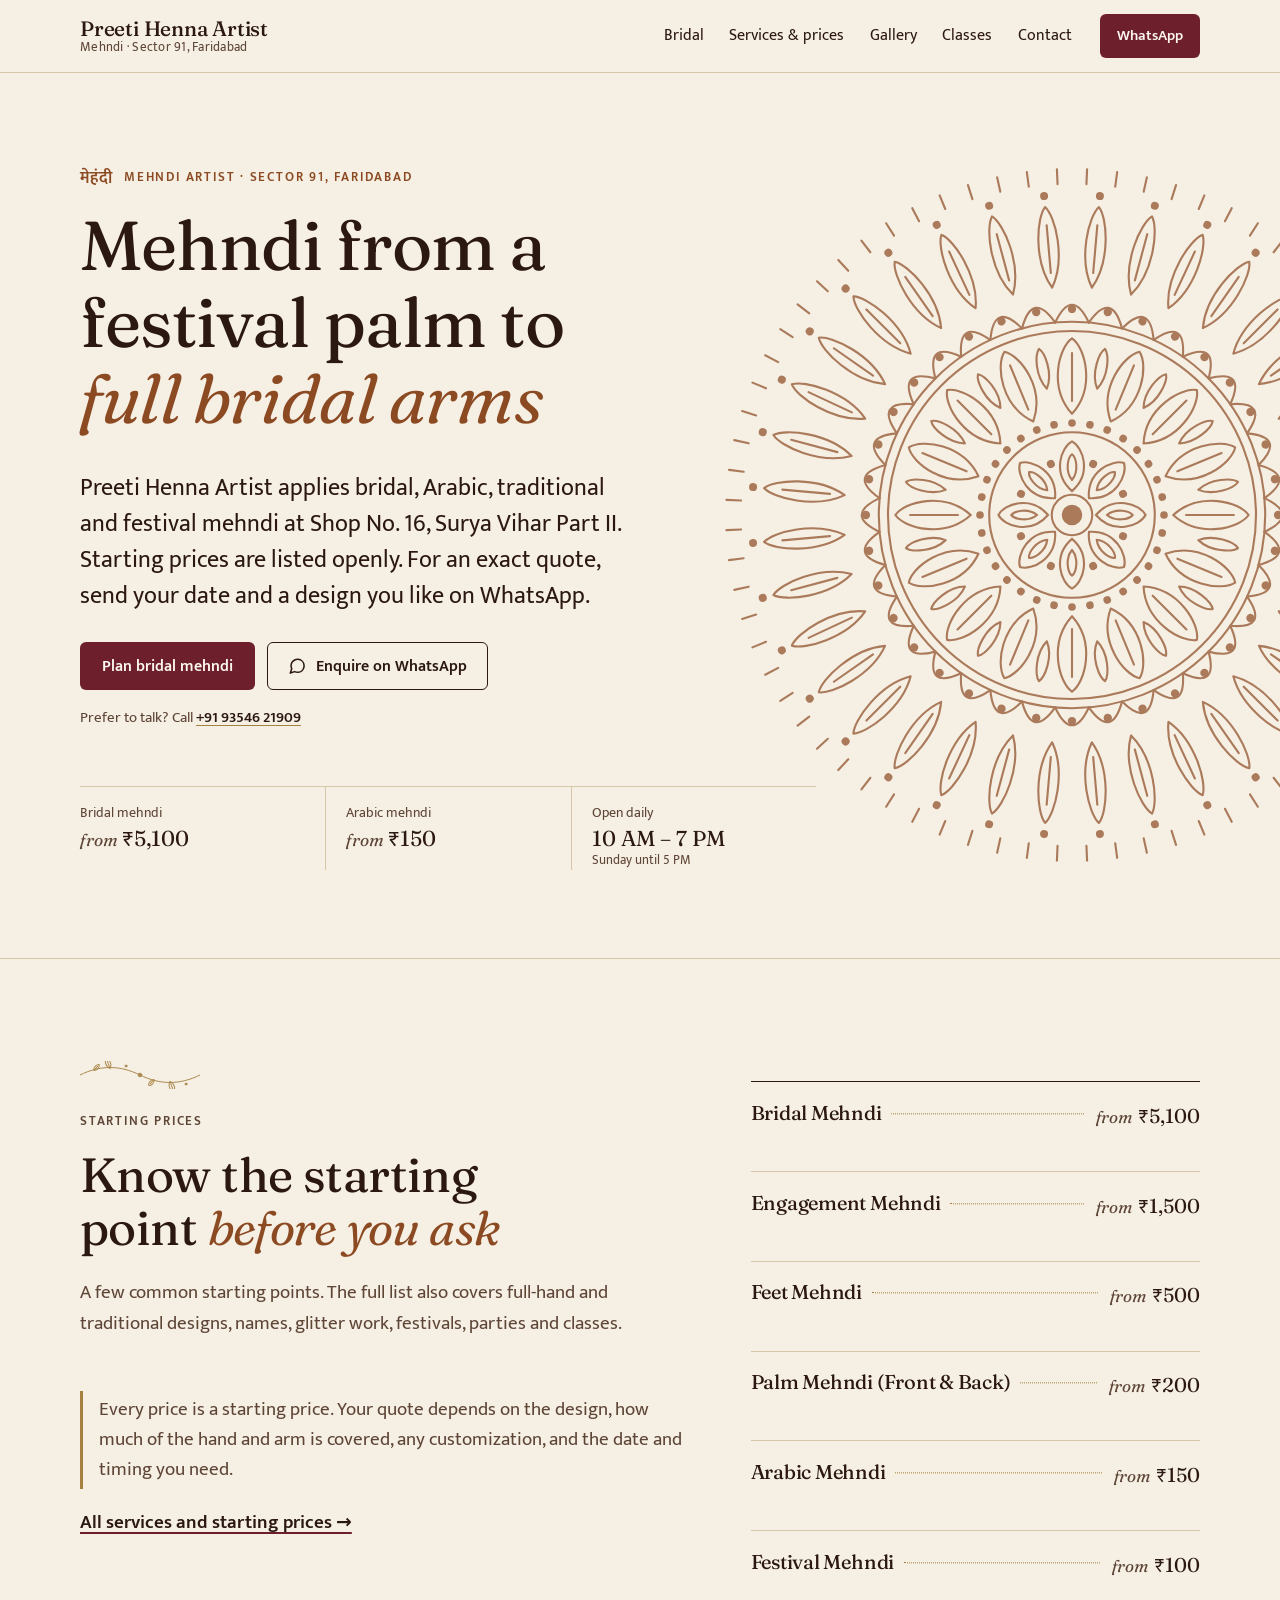
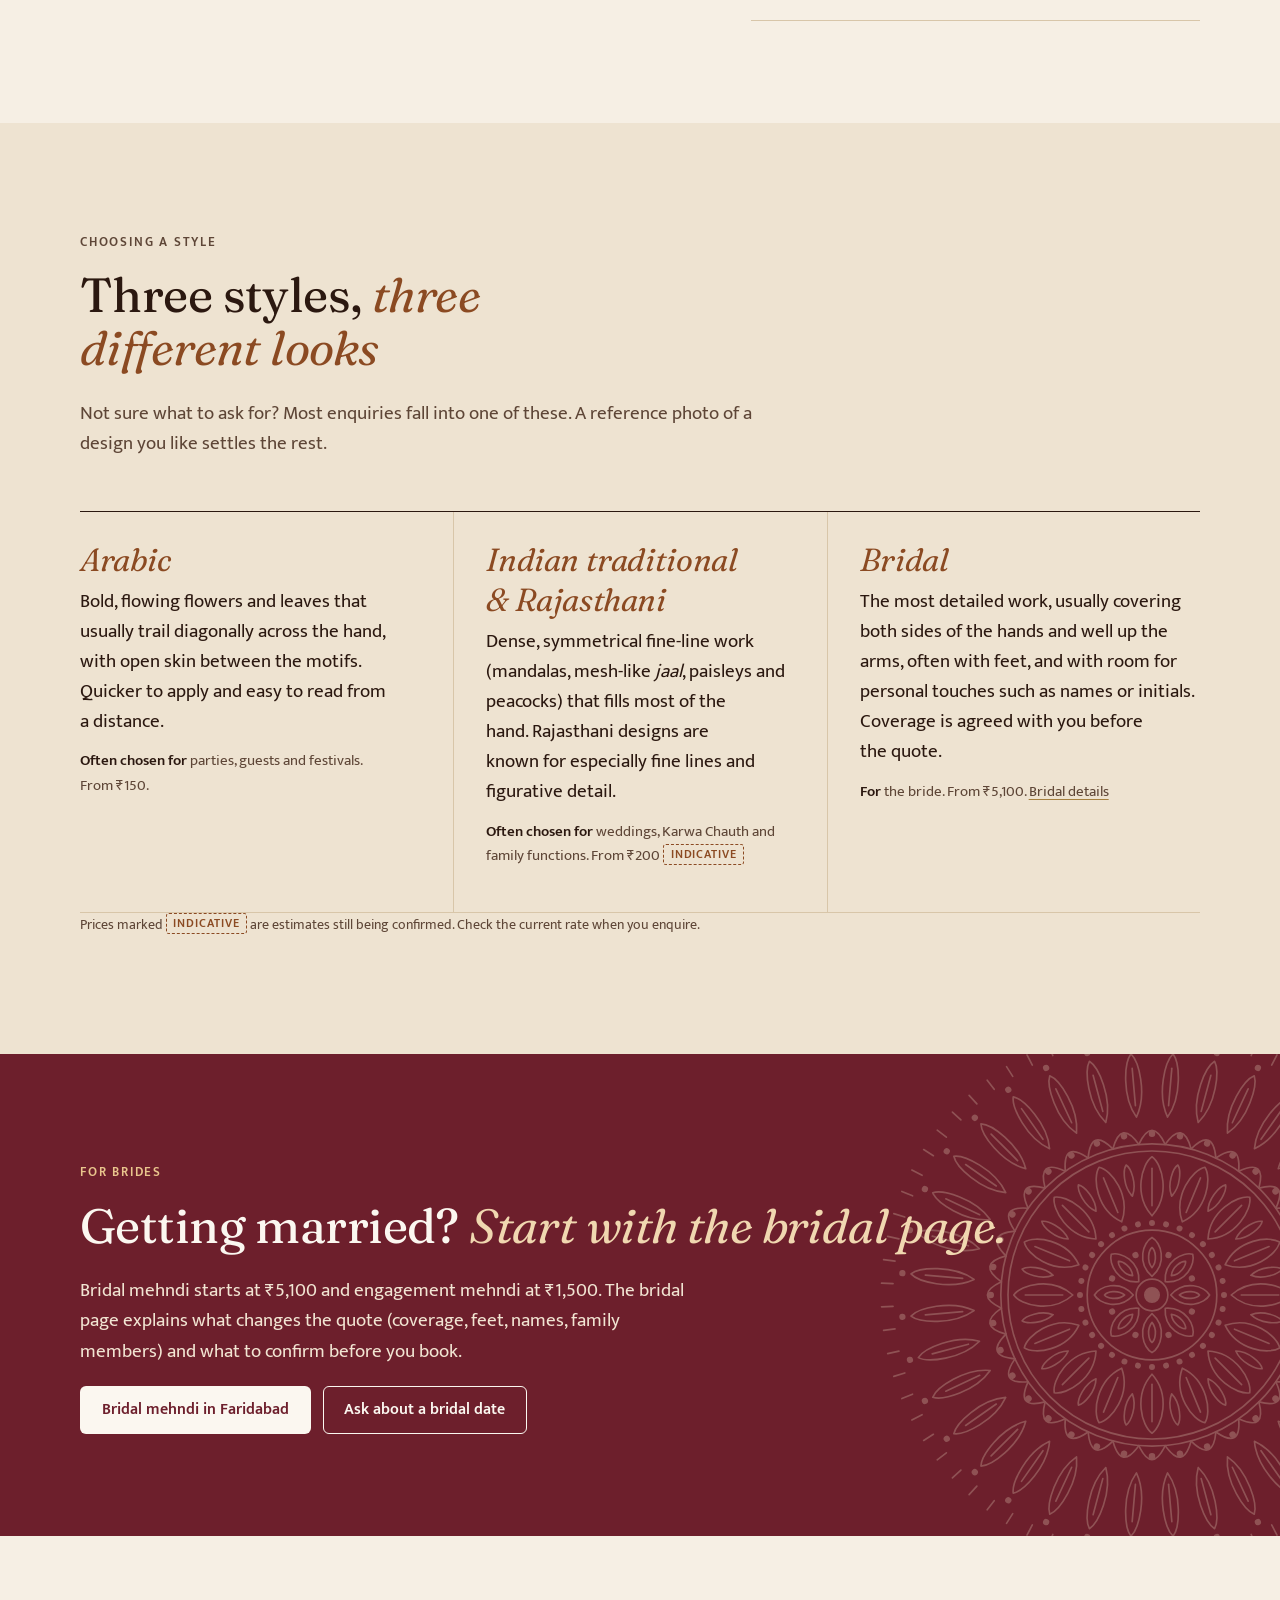
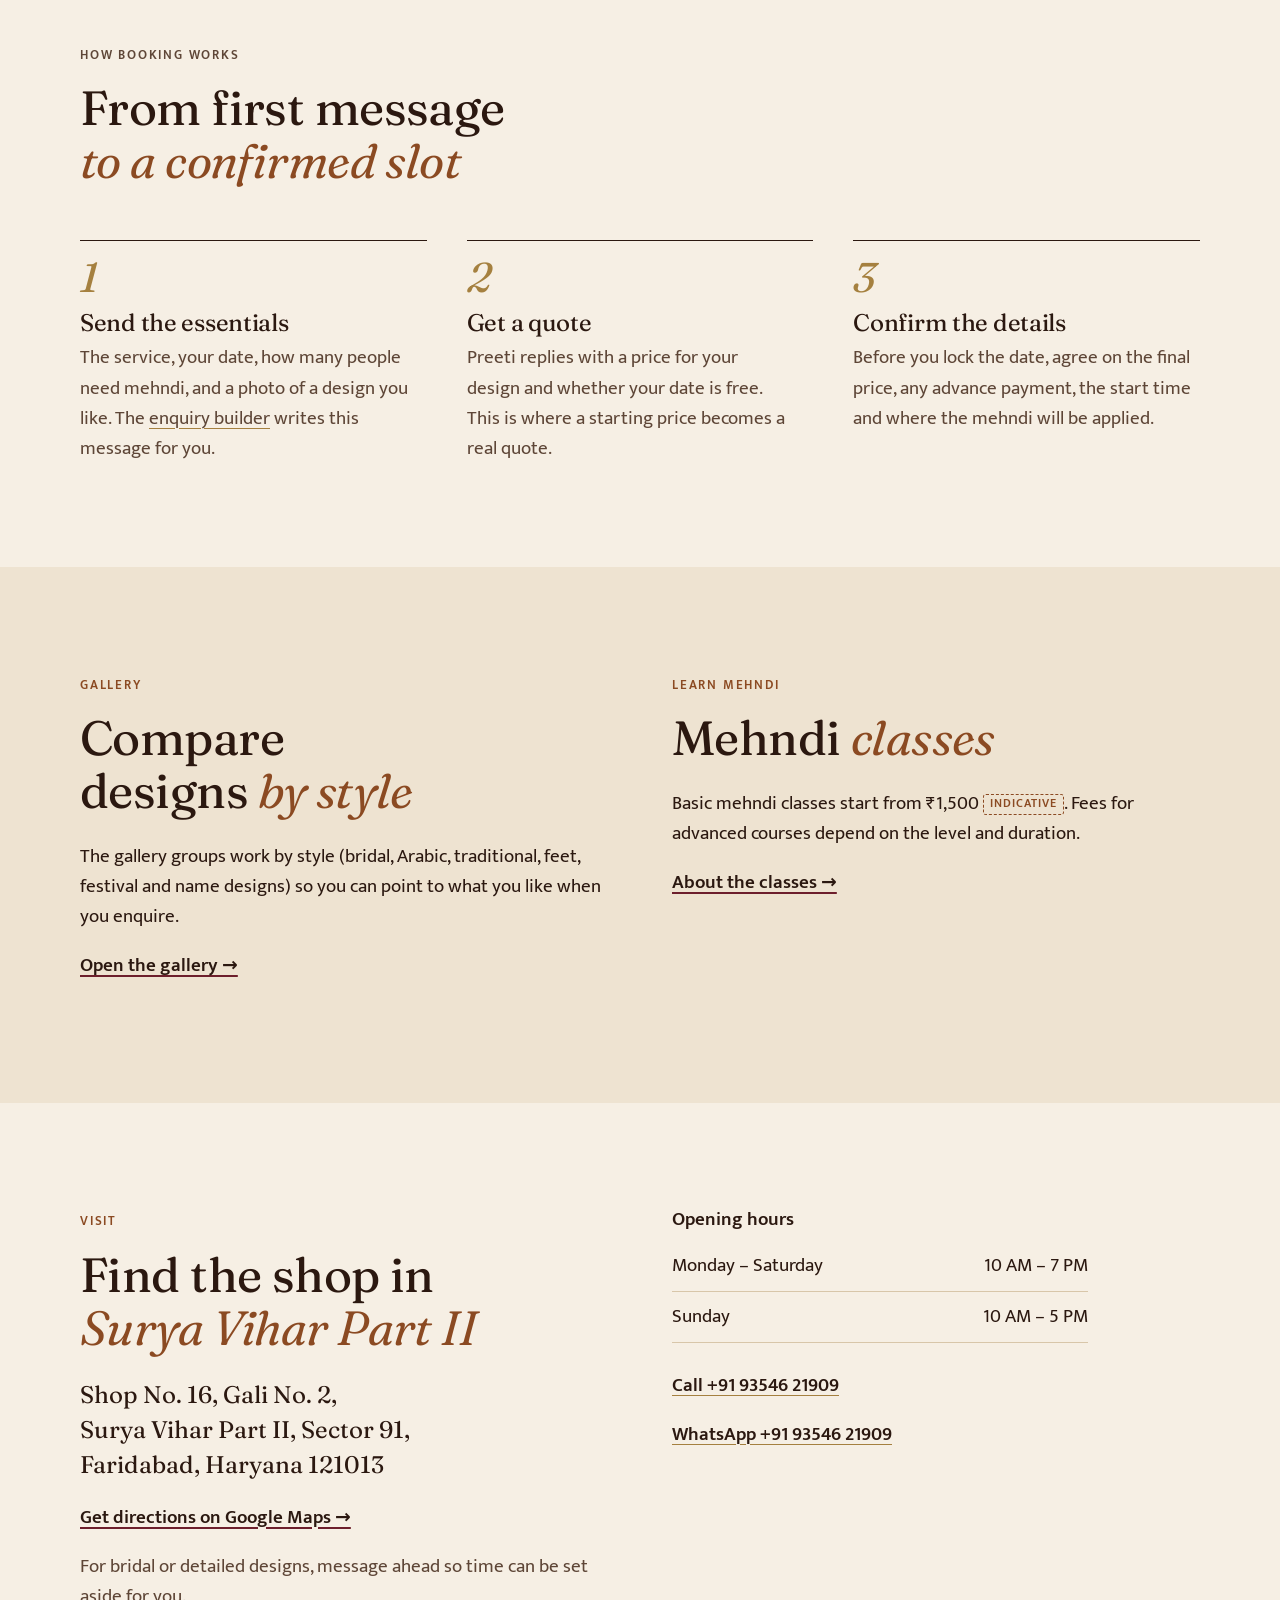
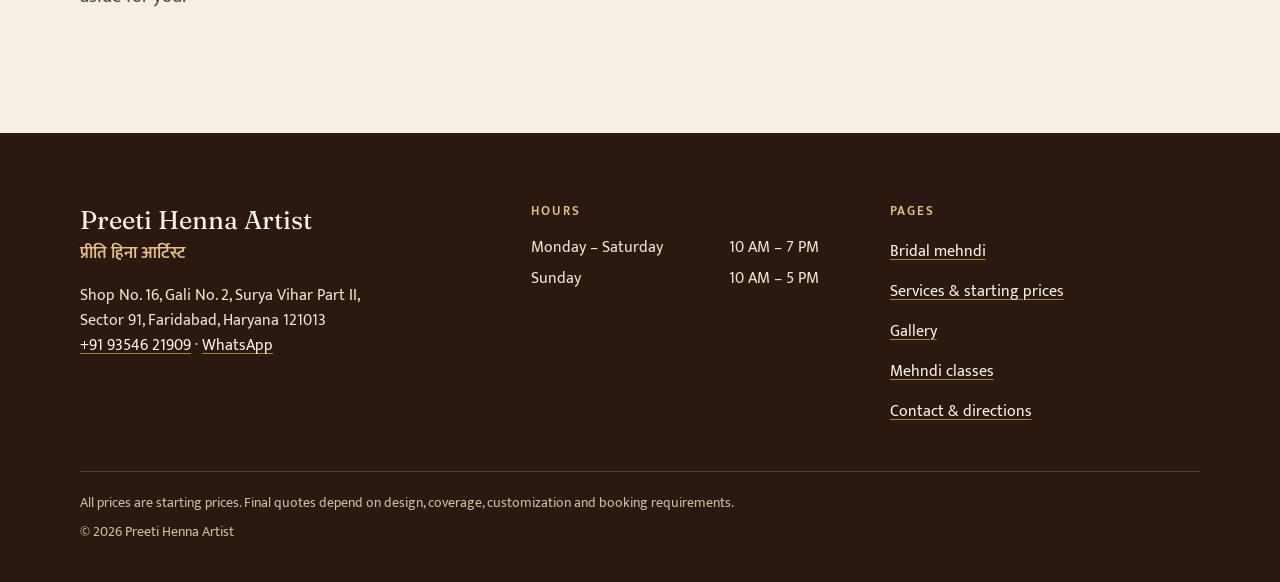
==== index.html @ f25a83ee "Build static website for Preeti Henna Artist Pure static HTML/CSS/vanilla JS served from the reposit" ====
<!DOCTYPE html>
<html lang="en-IN">
<head>
  <meta charset="utf-8">
  <meta name="viewport" content="width=device-width, initial-scale=1">
  <title>Preeti Henna Artist | Mehndi Artist in Sector 91, Faridabad</title>
  <meta name="description" content="Bridal, Arabic, traditional, festival and party mehndi at Shop No. 16, Surya Vihar Part II, Sector 91, Faridabad. Starting prices listed. Enquire on WhatsApp.">
  <link rel="canonical" href="https://preetihennaartist.in/">
  <meta http-equiv="Content-Security-Policy" content="default-src 'self'; script-src 'self'; style-src 'self'; img-src 'self' data:; font-src 'self'; connect-src 'self'; object-src 'none'; base-uri 'self'; form-action 'none'">
  <meta name="referrer" content="strict-origin-when-cross-origin">
  <meta name="theme-color" content="#f6efe4">
  <meta name="format-detection" content="telephone=no">
  <link rel="icon" href="/favicon.ico" sizes="32x32">
  <link rel="icon" href="/favicon.svg" type="image/svg+xml">
  <link rel="apple-touch-icon" href="/apple-touch-icon.png">
  <link rel="preload" href="/assets/fonts/fraunces-latin-wght-normal.woff2" as="font" type="font/woff2" crossorigin>
  <link rel="preload" href="/assets/fonts/mukta-latin-400-normal.woff2" as="font" type="font/woff2" crossorigin>
  <link rel="stylesheet" href="/assets/css/style.css">
  <script src="/assets/js/site.js" defer></script>
  <meta property="og:type" content="website">
  <meta property="og:site_name" content="Preeti Henna Artist">
  <meta property="og:locale" content="en_IN">
  <meta property="og:title" content="Preeti Henna Artist | Mehndi in Sector 91, Faridabad">
  <meta property="og:description" content="Bridal, Arabic, traditional, festival and party mehndi in Sector 91, Faridabad. Starting prices listed; enquire on WhatsApp.">
  <meta property="og:url" content="https://preetihennaartist.in/">
  <meta property="og:image" content="https://preetihennaartist.in/assets/img/og-default.png">
  <meta property="og:image:width" content="1200">
  <meta property="og:image:height" content="630">
  <meta property="og:image:alt" content="Preeti Henna Artist: mehndi in Sector 91, Faridabad">
  <meta name="twitter:card" content="summary_large_image">
  <script type="application/ld+json">
  {
    "@context": "https://schema.org",
    "@graph": [
      {
        "@type": "HealthAndBeautyBusiness",
        "@id": "https://preetihennaartist.in/#business",
        "name": "Preeti Henna Artist",
        "description": "Mehndi (henna) artist in Sector 91, Faridabad offering bridal, engagement, Arabic, traditional, festival and party mehndi, and mehndi classes.",
        "url": "https://preetihennaartist.in/",
        "telephone": "+91 93546 21909",
        "priceRange": "From ₹100",
        "address": {
          "@type": "PostalAddress",
          "streetAddress": "Shop No. 16, Gali No. 2, Surya Vihar Part II, Sector 91",
          "addressLocality": "Faridabad",
          "addressRegion": "Haryana",
          "postalCode": "121013",
          "addressCountry": "IN"
        },
        "openingHoursSpecification": [
          {
            "@type": "OpeningHoursSpecification",
            "dayOfWeek": ["Monday", "Tuesday", "Wednesday", "Thursday", "Friday", "Saturday"],
            "opens": "10:00",
            "closes": "19:00"
          },
          {
            "@type": "OpeningHoursSpecification",
            "dayOfWeek": "Sunday",
            "opens": "10:00",
            "closes": "17:00"
          }
        ]
      },
      {
        "@type": "WebSite",
        "@id": "https://preetihennaartist.in/#website",
        "url": "https://preetihennaartist.in/",
        "name": "Preeti Henna Artist",
        "inLanguage": "en-IN",
        "publisher": { "@id": "https://preetihennaartist.in/#business" }
      }
    ]
  }
  </script>
</head>
<body>
  <a class="skip-link" href="#main">Skip to content</a>

  <header class="site-header">
    <div class="wrap header-inner">
      <a class="brand" href="/">
        <span class="brand-name">Preeti Henna Artist</span>
        <span class="brand-sub">Mehndi · Sector 91, Faridabad</span>
      </a>
      <button class="menu-toggle" type="button" popovertarget="site-nav" aria-controls="site-nav">
        <svg viewBox="0 0 24 24" fill="none" stroke="currentColor" stroke-width="2" stroke-linecap="round" aria-hidden="true" focusable="false"><path d="M3 6h18M3 12h18M3 18h18"/></svg>
        Menu
      </button>
      <nav class="site-nav" id="site-nav" popover aria-label="Main">
        <button class="menu-close" type="button" popovertarget="site-nav" popovertargetaction="hide">Close</button>
        <ul>
          <li><a href="/bridal-mehndi/">Bridal</a></li>
          <li><a href="/services/">Services &amp; prices</a></li>
          <li><a href="/gallery/">Gallery</a></li>
          <li><a href="/mehndi-classes/">Classes</a></li>
          <li><a href="/contact/">Contact</a></li>
        </ul>
        <a class="btn btn-primary btn-small nav-cta" href="https://wa.me/919354621909?text=Hello%20Preeti%20Henna%20Artist%2C%20I%20would%20like%20to%20ask%20about%20mehndi.%0AService%3A%0ADate%3A" target="_blank" rel="noopener">WhatsApp</a>
      </nav>
    </div>
  </header>

  <main id="main">
    <section class="hero" aria-labelledby="hero-title">
      <img class="hero-art" src="/assets/img/mandala.svg" alt="" width="400" height="400">
      <div class="wrap hero-inner">
        <p class="eyebrow"><span lang="hi">मेहंदी</span> Mehndi artist · Sector 91, Faridabad</p>
        <h1 id="hero-title">Mehndi from a festival palm to <em>full bridal arms</em></h1>
        <p class="lead">Preeti Henna Artist applies bridal, Arabic, traditional and festival mehndi at Shop No. 16, Surya Vihar Part II. Starting prices are listed openly. For an exact quote, send your date and a design you like on WhatsApp.</p>
        <div class="btn-row">
          <a class="btn btn-primary" href="/bridal-mehndi/">Plan bridal mehndi</a>
          <a class="btn btn-ghost" href="/contact/#enquire">
            <svg viewBox="0 0 24 24" fill="none" stroke="currentColor" stroke-width="2" stroke-linecap="round" stroke-linejoin="round" aria-hidden="true" focusable="false"><path d="M21 11.5a8.4 8.4 0 0 1-.9 3.8 8.5 8.5 0 0 1-7.6 4.7 8.4 8.4 0 0 1-3.8-.9L3 21l1.9-5.7a8.4 8.4 0 0 1-.9-3.8 8.5 8.5 0 0 1 4.7-7.6 8.4 8.4 0 0 1 3.8-.9h.5a8.5 8.5 0 0 1 8 8z"/></svg>
            Enquire on WhatsApp
          </a>
        </div>
        <p class="hero-call">Prefer to talk? Call <a href="tel:+919354621909">+91&nbsp;93546&nbsp;21909</a></p>

        <dl class="facts">
          <div><dt>Bridal mehndi</dt><dd><span class="from">from</span> ₹5,100</dd></div>
          <div><dt>Arabic mehndi</dt><dd><span class="from">from</span> ₹150</dd></div>
          <div><dt>Open daily</dt><dd>10 AM – 7 PM <small>Sunday until 5 PM</small></dd></div>
        </dl>
      </div>
    </section>

    <section class="section" aria-labelledby="prices-title">
      <div class="wrap split">
        <div>
          <div class="section-head">
            <div class="vine vine--short"></div>
            <p class="eyebrow">Starting prices</p>
            <h2 id="prices-title">Know the starting point <em>before you ask</em></h2>
            <p>A few common starting points. The full list also covers full-hand and traditional designs, names, glitter work, festivals, parties and classes.</p>
          </div>
          <p class="price-note">Every price is a starting price. Your quote depends on the design, how much of the hand and arm is covered, any customization, and the date and timing you need.</p>
          <p><a class="text-link" href="/services/">All services and starting prices</a></p>
        </div>
        <div>
          <ul class="rate-list">
            <li class="rate-item" data-service="bridal">
              <div class="rate-head"><h3 class="rate-name">Bridal Mehndi</h3></div>
              <p class="rate-price"><span class="from">from</span> ₹5,100</p>
            </li>
            <li class="rate-item" data-service="engagement">
              <div class="rate-head"><h3 class="rate-name">Engagement Mehndi</h3></div>
              <p class="rate-price"><span class="from">from</span> ₹1,500</p>
            </li>
            <li class="rate-item" data-service="feet">
              <div class="rate-head"><h3 class="rate-name">Feet Mehndi</h3></div>
              <p class="rate-price"><span class="from">from</span> ₹500</p>
            </li>
            <li class="rate-item" data-service="palm">
              <div class="rate-head"><h3 class="rate-name">Palm Mehndi (Front &amp; Back)</h3></div>
              <p class="rate-price"><span class="from">from</span> ₹200</p>
            </li>
            <li class="rate-item" data-service="arabic">
              <div class="rate-head"><h3 class="rate-name">Arabic Mehndi</h3></div>
              <p class="rate-price"><span class="from">from</span> ₹150</p>
            </li>
            <li class="rate-item" data-service="festival">
              <div class="rate-head"><h3 class="rate-name">Festival Mehndi</h3></div>
              <p class="rate-price"><span class="from">from</span> ₹100</p>
            </li>
          </ul>
        </div>
      </div>
    </section>

    <section class="section section--deep" aria-labelledby="styles-title">
      <div class="wrap">
        <div class="section-head">
          <p class="eyebrow">Choosing a style</p>
          <h2 id="styles-title">Three styles, <em>three different looks</em></h2>
          <p>Not sure what to ask for? Most enquiries fall into one of these. A reference photo of a design you like settles the rest.</p>
        </div>
        <div class="styles">
          <article class="style">
            <h3>Arabic</h3>
            <p>Bold, flowing flowers and leaves that usually trail diagonally across the hand, with open skin between the motifs. Quicker to apply and easy to read from a distance.</p>
            <p class="suits"><strong>Often chosen for</strong> parties, guests and festivals. From ₹150.</p>
          </article>
          <article class="style">
            <h3>Indian traditional &amp; Rajasthani</h3>
            <p>Dense, symmetrical fine-line work (mandalas, mesh-like <i>jaal</i>, paisleys and peacocks) that fills most of the hand. Rajasthani designs are known for especially fine lines and figurative detail.</p>
            <p class="suits"><strong>Often chosen for</strong> weddings, Karwa Chauth and family functions. From ₹200 <span class="tag" data-status="provisional">Indicative</span></p>
          </article>
          <article class="style">
            <h3>Bridal</h3>
            <p>The most detailed work, usually covering both sides of the hands and well up the arms, often with feet, and with room for personal touches such as names or initials. Coverage is agreed with you before the quote.</p>
            <p class="suits"><strong>For</strong> the bride. From ₹5,100. <a href="/bridal-mehndi/">Bridal details</a></p>
          </article>
        </div>
        <p class="small muted">Prices marked <span class="tag">Indicative</span> are estimates still being confirmed. Check the current rate when you enquire.</p>
      </div>
    </section>

    <section class="band section" aria-labelledby="bridal-band-title">
      <img class="hero-art" src="/assets/img/mandala-paper.svg" alt="" width="400" height="400" loading="lazy">
      <div class="wrap band-inner">
        <p class="eyebrow">For brides</p>
        <h2 id="bridal-band-title">Getting married? <em>Start with the bridal page.</em></h2>
        <p>Bridal mehndi starts at ₹5,100 and engagement mehndi at ₹1,500. The bridal page explains what changes the quote (coverage, feet, names, family members) and what to confirm before you book.</p>
        <div class="btn-row">
          <a class="btn btn-primary" href="/bridal-mehndi/">Bridal mehndi in Faridabad</a>
          <a class="btn btn-ghost" href="https://wa.me/919354621909?text=Hello%20Preeti%20Henna%20Artist%2C%20I%20would%20like%20to%20ask%20about%20Bridal%20Mehndi.%0ADate%3A%0ADesign%20ideas%3A" target="_blank" rel="noopener">Ask about a bridal date</a>
        </div>
      </div>
    </section>

    <section class="section" aria-labelledby="steps-title">
      <div class="wrap">
        <div class="section-head">
          <p class="eyebrow">How booking works</p>
          <h2 id="steps-title">From first message <em>to a confirmed slot</em></h2>
        </div>
        <ol class="steps">
          <li>
            <h3>Send the essentials</h3>
            <p>The service, your date, how many people need mehndi, and a photo of a design you like. The <a href="/contact/#enquire">enquiry builder</a> writes this message for you.</p>
          </li>
          <li>
            <h3>Get a quote</h3>
            <p>Preeti replies with a price for your design and whether your date is free. This is where a starting price becomes a real quote.</p>
          </li>
          <li>
            <h3>Confirm the details</h3>
            <p>Before you lock the date, agree on the final price, any advance payment, the start time and where the mehndi will be applied.</p>
          </li>
        </ol>
      </div>
    </section>

    <section class="section section--deep" aria-label="Gallery and classes">
      <div class="wrap split split--even">
        <div>
          <p class="eyebrow">Gallery</p>
          <h2>Compare designs <em>by style</em></h2>
          <p>The gallery groups work by style (bridal, Arabic, traditional, feet, festival and name designs) so you can point to what you like when you enquire.</p>
          <p><a class="text-link" href="/gallery/">Open the gallery</a></p>
        </div>
        <div>
          <p class="eyebrow">Learn mehndi</p>
          <h2>Mehndi <em>classes</em></h2>
          <p>Basic mehndi classes start from ₹1,500 <span class="tag" data-status="provisional">Indicative</span>. Fees for advanced courses depend on the level and duration.</p>
          <p><a class="text-link" href="/mehndi-classes/">About the classes</a></p>
        </div>
      </div>
    </section>

    <section class="section" aria-labelledby="visit-title">
      <div class="wrap visit">
        <div>
          <p class="eyebrow">Visit</p>
          <h2 id="visit-title">Find the shop in <em>Surya Vihar Part II</em></h2>
          <address class="address-lines">
            Shop No. 16, Gali No. 2,<br>
            Surya Vihar Part II, Sector 91,<br>
            Faridabad, Haryana 121013
          </address>
          <p><a class="text-link" href="https://www.google.com/maps/search/?api=1&amp;query=Preeti%20Henna%20Artist%2C%20Shop%20No.%2016%2C%20Gali%20No.%202%2C%20Surya%20Vihar%20Part%20II%2C%20Sector%2091%2C%20Faridabad%2C%20Haryana%20121013" target="_blank" rel="noopener">Get directions on Google Maps</a></p>
          <p class="muted">For bridal or detailed designs, message ahead so time can be set aside for you.</p>
        </div>
        <div>
          <table class="hours">
            <caption>Opening hours</caption>
            <tbody>
              <tr><th scope="row">Monday – Saturday</th><td><time datetime="10:00">10 AM</time> – <time datetime="19:00">7 PM</time></td></tr>
              <tr><th scope="row">Sunday</th><td><time datetime="10:00">10 AM</time> – <time datetime="17:00">5 PM</time></td></tr>
            </tbody>
          </table>
          <ul class="contact-lines">
            <li><a href="tel:+919354621909">Call&nbsp;+91&nbsp;93546&nbsp;21909</a></li>
            <li><a href="https://wa.me/919354621909?text=Hello%20Preeti%20Henna%20Artist%2C%20I%20would%20like%20to%20ask%20about%20mehndi.%0AService%3A%0ADate%3A" target="_blank" rel="noopener">WhatsApp +91&nbsp;93546&nbsp;21909</a></li>
          </ul>
        </div>
      </div>
    </section>
  </main>

  <footer class="site-footer">
    <div class="wrap">
      <div class="footer-grid">
        <div data-nap>
          <p class="footer-name">Preeti Henna Artist</p>
          <p class="footer-hi" lang="hi">प्रीति हिना आर्टिस्ट</p>
          <address>
            Shop No. 16, Gali No. 2, Surya Vihar Part II,<br>
            Sector 91, Faridabad, Haryana 121013
          </address>
          <p><a href="tel:+919354621909">+91&nbsp;93546&nbsp;21909</a> · <a href="https://wa.me/919354621909?text=Hello%20Preeti%20Henna%20Artist%2C%20I%20would%20like%20to%20ask%20about%20mehndi.%0AService%3A%0ADate%3A" target="_blank" rel="noopener">WhatsApp</a></p>
        </div>
        <div>
          <h2>Hours</h2>
          <dl class="footer-hours">
            <div><dt>Monday – Saturday</dt><dd>10 AM – 7 PM</dd></div>
            <div><dt>Sunday</dt><dd>10 AM – 5 PM</dd></div>
          </dl>
        </div>
        <div>
          <h2>Pages</h2>
          <ul class="footer-links">
            <li><a href="/bridal-mehndi/">Bridal mehndi</a></li>
            <li><a href="/services/">Services &amp; starting prices</a></li>
            <li><a href="/gallery/">Gallery</a></li>
            <li><a href="/mehndi-classes/">Mehndi classes</a></li>
            <li><a href="/contact/">Contact &amp; directions</a></li>
          </ul>
        </div>
      </div>
      <div class="footer-base">
        <p>All prices are starting prices. Final quotes depend on design, coverage, customization and booking requirements.</p>
        <p>© 2026 Preeti Henna Artist</p>
      </div>
    </div>
  </footer>

  <aside class="contact-bar" aria-label="Quick contact">
    <a class="btn btn-ghost" href="tel:+919354621909">
      <svg viewBox="0 0 24 24" fill="none" stroke="currentColor" stroke-width="2" stroke-linecap="round" stroke-linejoin="round" aria-hidden="true" focusable="false"><path d="M22 16.9v3a2 2 0 0 1-2.2 2 19.8 19.8 0 0 1-8.6-3.1 19.5 19.5 0 0 1-6-6A19.8 19.8 0 0 1 2.1 4.2 2 2 0 0 1 4.1 2h3a2 2 0 0 1 2 1.7c.1 1 .4 1.9.7 2.8a2 2 0 0 1-.5 2.1L8.1 9.9a16 16 0 0 0 6 6l1.3-1.3a2 2 0 0 1 2.1-.4c.9.3 1.8.6 2.8.7a2 2 0 0 1 1.7 2z"/></svg>
      Call
    </a>
    <a class="btn btn-primary" href="https://wa.me/919354621909?text=Hello%20Preeti%20Henna%20Artist%2C%20I%20would%20like%20to%20ask%20about%20mehndi.%0AService%3A%0ADate%3A" target="_blank" rel="noopener">
      <svg viewBox="0 0 24 24" fill="none" stroke="currentColor" stroke-width="2" stroke-linecap="round" stroke-linejoin="round" aria-hidden="true" focusable="false"><path d="M21 11.5a8.4 8.4 0 0 1-.9 3.8 8.5 8.5 0 0 1-7.6 4.7 8.4 8.4 0 0 1-3.8-.9L3 21l1.9-5.7a8.4 8.4 0 0 1-.9-3.8 8.5 8.5 0 0 1 4.7-7.6 8.4 8.4 0 0 1 3.8-.9h.5a8.5 8.5 0 0 1 8 8z"/></svg>
      WhatsApp
    </a>
  </aside>
</body>
</html>
---- assets/css/style.css ----
/* Preeti Henna Artist — site styles
   Palette: warm paper, henna-brown ink, maroon for actions, brass for hairlines only. */

/* ---------- Fonts (self-hosted, SIL OFL; see /assets/fonts/LICENSE-*.txt) ---------- */
@font-face {
  font-family: "Fraunces";
  font-style: normal;
  font-weight: 300 700;
  font-display: swap;
  src: url("/assets/fonts/fraunces-latin-wght-normal.woff2") format("woff2");
  unicode-range: U+0000-00FF, U+0131, U+0152-0153, U+02BB-02BC, U+02C6, U+02DA, U+02DC, U+0304, U+0308, U+0329, U+2000-206F, U+20AC, U+2122, U+2191, U+2193, U+2212, U+2215, U+FEFF, U+FFFD;
}
@font-face {
  font-family: "Fraunces";
  font-style: italic;
  font-weight: 300 700;
  font-display: swap;
  src: url("/assets/fonts/fraunces-latin-wght-italic.woff2") format("woff2");
  unicode-range: U+0000-00FF, U+0131, U+0152-0153, U+02BB-02BC, U+02C6, U+02DA, U+02DC, U+0304, U+0308, U+0329, U+2000-206F, U+20AC, U+2122, U+2191, U+2193, U+2212, U+2215, U+FEFF, U+FFFD;
}
@font-face {
  font-family: "Mukta";
  font-style: normal;
  font-weight: 400;
  font-display: swap;
  src: url("/assets/fonts/mukta-latin-400-normal.woff2") format("woff2");
  unicode-range: U+0000-00FF, U+0131, U+0152-0153, U+02BB-02BC, U+02C6, U+02DA, U+02DC, U+0304, U+0308, U+0329, U+2000-206F, U+20AC, U+2122, U+2191, U+2193, U+2212, U+2215, U+FEFF, U+FFFD;
}
@font-face {
  font-family: "Mukta";
  font-style: normal;
  font-weight: 600;
  font-display: swap;
  src: url("/assets/fonts/mukta-latin-600-normal.woff2") format("woff2");
  unicode-range: U+0000-00FF, U+0131, U+0152-0153, U+02BB-02BC, U+02C6, U+02DA, U+02DC, U+0304, U+0308, U+0329, U+2000-206F, U+20AC, U+2122, U+2191, U+2193, U+2212, U+2215, U+FEFF, U+FFFD;
}
/* Subset: the rupee sign plus the Devanagari words used on the site (मेहंदी, प्रीति हिना आर्टिस्ट). */
@font-face {
  font-family: "Mukta";
  font-style: normal;
  font-weight: 400;
  font-display: swap;
  src: url("/assets/fonts/mukta-devanagari-400-subset.woff2") format("woff2");
  unicode-range: U+0900-097F, U+200C-200D, U+20B9, U+25CC;
}
@font-face {
  font-family: "Mukta";
  font-style: normal;
  font-weight: 600;
  font-display: swap;
  src: url("/assets/fonts/mukta-devanagari-600-subset.woff2") format("woff2");
  unicode-range: U+0900-097F, U+200C-200D, U+20B9, U+25CC;
}

/* ---------- Tokens ---------- */
:root {
  color-scheme: light;

  --paper: #f6efe4;
  --paper-deep: #eee3d1;
  --paper-light: #fbf7f0;
  --ink: #2b1810;
  --ink-muted: #5e4637;
  --henna: #8b4a22;
  --maroon: #6d1f2c;
  --maroon-deep: #561622;
  --brass: #a5803f;
  --rule: #d8c6a9;
  --field: #fffaf3;
  --field-border: #a8906f;

  --font-display: "Fraunces", "Mukta", Georgia, "Times New Roman", serif;
  --font-body: "Mukta", "Segoe UI", system-ui, -apple-system, sans-serif;

  --step--1: 0.9rem;
  --step-0: clamp(1.0625rem, 1.02rem + 0.2vw, 1.1875rem);
  --step-1: clamp(1.25rem, 1.15rem + 0.45vw, 1.5rem);
  --step-2: clamp(1.5rem, 1.3rem + 0.9vw, 2rem);
  --step-3: clamp(1.9rem, 1.5rem + 1.9vw, 3rem);
  --step-4: clamp(2.35rem, 1.6rem + 3.4vw, 4.4rem);

  --gutter: clamp(1rem, 4vw, 2.5rem);
  --wrap: 75rem;
  --measure: 38rem;
  --radius: 6px;
  --bar-h: 4.25rem;
}

/* ---------- Base ---------- */
*,
*::before,
*::after { box-sizing: border-box; }

html {
  -webkit-text-size-adjust: 100%;
  text-size-adjust: 100%;
  scroll-padding-top: 1.5rem;
}

body {
  margin: 0;
  background: var(--paper);
  color: var(--ink);
  font-family: var(--font-body);
  font-size: var(--step-0);
  line-height: 1.6;
  text-rendering: optimizeLegibility;
  overflow-wrap: break-word;
}

img,
svg { display: block; max-width: 100%; height: auto; }

h1, h2, h3, h4 {
  font-family: var(--font-display);
  font-weight: 420;
  line-height: 1.1;
  letter-spacing: -0.012em;
  margin: 0 0 0.5em;
  text-wrap: balance;
}
h1 { font-size: var(--step-4); }
h2 { font-size: var(--step-3); }
h3 { font-size: var(--step-1); line-height: 1.25; }
h1 em, h2 em, h3 em { font-style: italic; font-weight: 380; color: var(--henna); }

p, ul, ol, dl, table { margin: 0 0 1em; }
p { text-wrap: pretty; }

a {
  color: inherit;
  text-decoration-line: underline;
  text-decoration-color: var(--brass);
  text-decoration-thickness: 1px;
  text-underline-offset: 0.2em;
}
a:hover { text-decoration-color: currentColor; text-decoration-thickness: 2px; }

:focus-visible {
  outline: 3px solid var(--ink);
  outline-offset: 3px;
  border-radius: 2px;
}

[lang="hi"] { font-family: var(--font-body); font-weight: 600; letter-spacing: 0; }

.visually-hidden {
  position: absolute !important;
  width: 1px; height: 1px;
  padding: 0; margin: -1px;
  overflow: hidden; clip: rect(0 0 0 0);
  white-space: nowrap; border: 0;
}

.skip-link {
  position: absolute;
  left: 1rem; top: -4rem;
  z-index: 100;
  background: var(--ink);
  color: var(--paper);
  padding: 0.75rem 1rem;
  border-radius: var(--radius);
  text-decoration: none;
}
.skip-link:focus { top: 1rem; }

.wrap {
  width: 100%;
  max-width: var(--wrap);
  margin-inline: auto;
  padding-inline: var(--gutter);
}

/* ---------- Header & navigation ---------- */
.site-header {
  border-bottom: 1px solid var(--rule);
  background: var(--paper);
  position: relative;
  z-index: 20;
}
.header-inner {
  display: flex;
  align-items: center;
  justify-content: space-between;
  gap: 1rem;
  min-height: 4.5rem;
}
.brand {
  display: flex;
  flex-direction: column;
  text-decoration: none;
  line-height: 1.15;
  padding-block: 0.6rem;
}
.brand-name {
  font-family: var(--font-display);
  font-size: 1.3rem;
  font-weight: 480;
  letter-spacing: -0.01em;
}
.brand-sub {
  font-size: 0.8rem;
  color: var(--ink-muted);
  letter-spacing: 0.02em;
}

.menu-toggle,
.menu-close {
  font: inherit;
  font-weight: 600;
  font-size: 0.95rem;
  color: var(--ink);
  background: transparent;
  border: 1px solid var(--field-border);
  border-radius: var(--radius);
  min-height: 2.75rem;
  min-width: 2.75rem;
  padding: 0.35rem 0.9rem;
  cursor: pointer;
  display: inline-flex;
  align-items: center;
  gap: 0.5rem;
}
.menu-toggle svg { width: 1.1rem; height: 1.1rem; }

.site-nav ul {
  list-style: none;
  margin: 0;
  padding: 0;
}
.site-nav a { text-decoration: none; }
.site-nav a[aria-current="page"] {
  text-decoration: underline;
  text-decoration-color: var(--brass);
  text-decoration-thickness: 2px;
  text-underline-offset: 0.45em;
}

/* Mobile: the nav is a native popover sheet (no JavaScript needed). */
@media (max-width: 61.99rem) {
  .site-nav[popover] {
    inset: 0 0 auto 0;
    width: 100%;
    max-width: none;
    margin: 0;
    padding: 1rem var(--gutter) 1.5rem;
    border: 0;
    border-bottom: 1px solid var(--rule);
    background: var(--paper);
    color: var(--ink);
    box-shadow: 0 1.5rem 3rem rgb(43 24 16 / 0.18);
  }
  .site-nav[popover]::backdrop { background: rgb(43 24 16 / 0.35); }
  .site-nav .menu-close { margin-left: auto; display: flex; }
  .site-nav ul { margin-top: 0.5rem; }
  .site-nav li a {
    display: flex;
    align-items: center;
    min-height: 3.25rem;
    font-family: var(--font-display);
    font-size: 1.45rem;
    border-bottom: 1px solid var(--rule);
  }
  .site-nav .nav-cta { margin-top: 1.25rem; width: 100%; }
}

/* Browsers without popover support: show the links inline. */
@supports not selector(:popover-open) {
  .menu-toggle, .menu-close { display: none !important; }
  .site-nav[popover] { display: block; position: static; padding: 0 0 0.75rem; border: 0; background: none; box-shadow: none; }
  .site-nav[popover] ul { display: flex; flex-wrap: wrap; gap: 0.25rem 1.25rem; }
  .site-nav[popover] li a { font-size: 1rem; min-height: 2.75rem; border: 0; font-family: var(--font-body); }
  .header-inner { flex-wrap: wrap; }
}

@media (min-width: 62rem) {
  .menu-toggle,
  .menu-close { display: none; }
  .site-nav[popover] {
    display: flex;
    align-items: center;
    gap: 1.75rem;
    position: static;
    inset: auto;
    margin: 0;
    padding: 0;
    border: 0;
    background: none;
    color: inherit;
    overflow: visible;
    width: auto;
    height: auto;
  }
  .site-nav ul { display: flex; gap: 1.6rem; }
  .site-nav li a {
    display: inline-flex;
    align-items: center;
    min-height: 2.75rem;
    font-size: 1rem;
  }
  .site-nav li a:hover { text-decoration: underline; text-decoration-color: var(--brass); text-underline-offset: 0.45em; }
}

/* ---------- Buttons ---------- */
.btn {
  display: inline-flex;
  align-items: center;
  justify-content: center;
  gap: 0.55rem;
  min-height: 3rem;
  padding: 0.7rem 1.3rem;
  border-radius: var(--radius);
  border: 1.5px solid transparent;
  font: inherit;
  font-weight: 600;
  font-size: 1rem;
  line-height: 1.2;
  text-decoration: none;
  text-align: center;
  cursor: pointer;
  transition: background-color 0.15s ease, color 0.15s ease, border-color 0.15s ease;
}
.btn svg { width: 1.15em; height: 1.15em; flex: none; }
.btn-primary { background: var(--maroon); color: var(--paper-light); }
.btn-primary:hover { background: var(--maroon-deep); text-decoration: none; }
.btn-ghost { background: transparent; color: var(--ink); border-color: var(--ink); }
.btn-ghost:hover { background: var(--ink); color: var(--paper); text-decoration: none; }
.btn-small { min-height: 2.75rem; padding: 0.5rem 1rem; font-size: 0.95rem; }
.btn-row { display: flex; flex-wrap: wrap; gap: 0.75rem; align-items: center; }

.text-link {
  font-weight: 600;
  text-decoration-color: var(--maroon);
  text-decoration-thickness: 1.5px;
}
.text-link::after { content: " →"; }

/* ---------- Generic sections ---------- */
.section { padding-block: clamp(3.5rem, 8vw, 6.5rem); }
.section--deep { background: var(--paper-deep); }
.section--rule { border-top: 1px solid var(--rule); }

.section-head { max-width: 44rem; margin-bottom: clamp(2rem, 5vw, 3.25rem); }
.section-head p { color: var(--ink-muted); }

.eyebrow {
  display: inline-flex;
  flex-wrap: wrap;
  align-items: center;
  gap: 0.35rem 0.75rem;
  margin: 0 0 1rem;
  font-size: 0.8rem;
  font-weight: 600;
  letter-spacing: 0.14em;
  text-transform: uppercase;
  color: var(--henna);
}
.eyebrow [lang="hi"] { text-transform: none; letter-spacing: 0; font-size: 1.05rem; }

.vine {
  height: 28px;
  background: url("/assets/img/vine.svg") repeat-x left center / 120px 28px;
  opacity: 0.9;
}
.vine--short { width: 120px; margin-bottom: 1rem; }

.lead { font-size: var(--step-1); line-height: 1.5; color: var(--ink); max-width: var(--measure); }
.muted { color: var(--ink-muted); }
.small { font-size: var(--step--1); }
.prose { max-width: var(--measure); }
.prose h2 { margin-top: 2.5rem; }
.prose h3 { margin-top: 2rem; }

/* ---------- Breadcrumbs ---------- */
.breadcrumbs { padding-top: 1.25rem; font-size: 0.9rem; color: var(--ink-muted); }
.breadcrumbs ol { list-style: none; margin: 0; padding: 0; display: flex; flex-wrap: wrap; gap: 0.25rem 0.5rem; }
.breadcrumbs li + li::before { content: "/"; margin-right: 0.5rem; color: var(--brass); }
.breadcrumbs a { display: inline-block; padding-block: 0.4rem; }

/* ---------- Home hero ---------- */
.hero {
  position: relative;
  overflow: clip;
  padding-block: clamp(2.5rem, 7vw, 6rem) clamp(3rem, 7vw, 5.5rem);
  border-bottom: 1px solid var(--rule);
}
.hero-art {
  position: absolute;
  pointer-events: none;
  width: 22rem;
  top: -7.5rem;
  right: -9rem;
  opacity: 0.32;
}
.hero-inner { position: relative; }
.hero h1 { max-width: 15ch; }
.hero .lead { margin-bottom: 1.75rem; }
.hero-call { margin: 1rem 0 0; color: var(--ink-muted); font-size: 0.95rem; }
.hero-call a { font-weight: 600; color: var(--ink); white-space: nowrap; }

.facts {
  display: grid;
  grid-template-columns: 1fr 1fr;
  gap: 0;
  margin: clamp(2.25rem, 5vw, 3.5rem) 0 0;
  border-top: 1px solid var(--rule);
  max-width: 46rem;
}
.facts div { padding: 1rem 1.25rem 0 0; }
.facts dt { font-size: 0.85rem; color: var(--ink-muted); }
.facts dd { margin: 0; font-family: var(--font-display); font-size: 1.35rem; line-height: 1.3; }
.facts dd small { font-family: var(--font-body); font-size: 0.8rem; color: var(--ink-muted); display: block; }
.facts .from { font-style: italic; font-size: 0.8em; color: var(--ink-muted); }

.facts div:nth-child(3) { grid-column: 1 / -1; }
@media (min-width: 48rem) {
  .hero-art { width: 40rem; top: 50%; right: -15rem; transform: translateY(-50%); opacity: 0.55; }
  .facts { grid-template-columns: repeat(3, 1fr); }
  .facts div:nth-child(3) { grid-column: auto; }
  .facts div + div { border-left: 1px solid var(--rule); padding-left: 1.25rem; }
}
@media (min-width: 48rem) and (max-width: 74.99rem) {
  .hero .hero-art { right: -21rem; opacity: 0.3; }
}
@media (min-width: 75rem) {
  .hero-art { width: 46rem; right: -10rem; opacity: 0.7; }
}
.hero .lead { max-width: 34rem; }

/* ---------- Page intro (inner pages) ---------- */
.page-intro {
  position: relative;
  overflow: clip;
  padding-block: clamp(1.5rem, 4vw, 3rem) clamp(2.5rem, 6vw, 4.5rem);
  border-bottom: 1px solid var(--rule);
}
.page-intro .hero-art { width: 18rem; top: -6rem; right: -8rem; opacity: 0.25; }
.page-intro h1 { max-width: 18ch; }
@media (min-width: 48rem) {
  .page-intro .hero-art { width: 30rem; top: 50%; right: -12rem; opacity: 0.4; transform: translateY(-50%); }
}

/* ---------- Rate card ---------- */
.rate-group + .rate-group { margin-top: clamp(2.5rem, 6vw, 4rem); }
.rate-group > h2,
.rate-group > h3 { font-size: var(--step-2); margin-bottom: 0.25rem; }
.rate-group > p { color: var(--ink-muted); max-width: var(--measure); }

.rate-list { list-style: none; padding: 0; margin: 1.25rem 0 0; border-top: 1px solid var(--ink); }
.rate-item {
  display: grid;
  grid-template-columns: minmax(0, 1fr) auto;
  column-gap: 0.75rem;
  padding: 1.1rem 0 1.2rem;
  border-bottom: 1px solid var(--rule);
}
.rate-head {
  display: flex;
  align-items: baseline;
  gap: 0.6rem;
  min-width: 0;
}
.rate-name {
  font-family: var(--font-display);
  font-size: 1.25rem;
  font-weight: 450;
  line-height: 1.25;
  margin: 0;
}
.rate-head::after {
  content: "";
  flex: 1 1 1.5rem;
  min-width: 1rem;
  border-bottom: 1.5px dotted var(--brass);
  transform: translateY(-0.3em);
}
.rate-price {
  font-family: var(--font-display);
  font-size: 1.25rem;
  white-space: nowrap;
  text-align: right;
  align-self: baseline;
}
.rate-price .from {
  font-style: italic;
  font-size: 0.85em;
  color: var(--ink-muted);
  margin-right: 0.15em;
}
.rate-price .on-request { font-size: 0.95rem; font-family: var(--font-body); font-weight: 600; }
.rate-desc {
  grid-column: 1 / -1;
  margin: 0.35rem 0 0;
  color: var(--ink-muted);
  max-width: 40rem;
}
.rate-meta {
  grid-column: 1 / -1;
  display: flex;
  flex-wrap: wrap;
  align-items: center;
  gap: 0.25rem 1rem;
  margin-top: 0.5rem;
  font-size: 0.95rem;
}
.rate-meta a { display: inline-block; padding-block: 0.65rem; line-height: 1.4; }

.tag {
  display: inline-block;
  font-family: var(--font-body);
  font-style: normal;
  font-size: 0.72rem;
  font-weight: 600;
  letter-spacing: 0.08em;
  text-transform: uppercase;
  color: var(--henna);
  border: 1px dashed var(--henna);
  border-radius: 3px;
  padding: 0.05rem 0.4rem;
  line-height: 1.5;
  vertical-align: 0.15em;
}

.price-note {
  border-left: 3px solid var(--brass);
  padding: 0.25rem 0 0.25rem 1rem;
  color: var(--ink-muted);
  max-width: var(--measure);
}

@media (min-width: 62rem) {
  .rate-columns { display: grid; grid-template-columns: 1fr 1fr; gap: 0 4rem; }
  .rate-columns .rate-group + .rate-group { margin-top: 0; }
  .rate-columns .rate-group:nth-child(n + 3) { margin-top: 3.5rem; }
}

/* ---------- Styles comparison ---------- */
.styles {
  display: grid;
  gap: 0;
  grid-template-columns: 1fr;
  border-top: 1px solid var(--ink);
}
.style {
  padding: 1.5rem 0 1.75rem;
  border-bottom: 1px solid var(--rule);
}
.style h3 { font-size: var(--step-2); font-style: italic; font-weight: 380; color: var(--henna); margin-bottom: 0.4rem; }
.style p { margin-bottom: 0.75rem; }
.style .suits { font-size: 0.95rem; color: var(--ink-muted); }
.style .suits strong { color: var(--ink); font-weight: 600; }
@media (min-width: 52rem) {
  .styles { grid-template-columns: repeat(3, 1fr); border-bottom: 1px solid var(--rule); }
  .style { padding: 1.75rem 2rem 2rem; border-bottom: 0; }
  .style:first-child { padding-left: 0; }
  .style:last-child { padding-right: 0; }
  .style + .style { border-left: 1px solid var(--rule); }
}

/* ---------- Coverage diagram ---------- */
.svg-defs { position: absolute; width: 0; height: 0; overflow: hidden; }
.coverage {
  display: grid;
  grid-template-columns: repeat(4, minmax(0, 1fr));
  gap: clamp(0.5rem, 2.5vw, 2rem);
  list-style: none;
  padding: 0;
  margin: 0 0 1.5rem;
  max-width: 40rem;
}
.coverage figure { margin: 0; }
.coverage svg { width: 100%; max-width: 7.5rem; margin-inline: auto; }
.coverage figcaption {
  text-align: center;
  font-size: 0.9rem;
  line-height: 1.3;
  margin-top: 0.6rem;
}

/* ---------- Two-column layouts ---------- */
.split { display: grid; gap: clamp(2rem, 5vw, 4rem); }
.split > .sticky { order: -1; }
.split > * { min-width: 0; }
@media (min-width: 62rem) {
  .split { grid-template-columns: minmax(0, 1.35fr) minmax(0, 1fr); align-items: start; }
  .split--even { grid-template-columns: 1fr 1fr; }
  .sticky { position: sticky; top: 2rem; }
  .split > .sticky { order: 0; }
}

.panel {
  background: var(--paper-light);
  border: 1px solid var(--rule);
  border-radius: var(--radius);
  padding: clamp(1.25rem, 4vw, 2rem);
}
.panel h2, .panel h3 { font-size: var(--step-1); }
.panel > :last-child { margin-bottom: 0; }

.glance { margin: 0 0 1.25rem; }
.glance div { display: flex; justify-content: space-between; gap: 1rem; padding: 0.6rem 0; border-bottom: 1px solid var(--rule); }
.glance dt { color: var(--ink-muted); }
.glance dd { margin: 0; font-family: var(--font-display); font-size: 1.15rem; text-align: right; }

/* ---------- Lists ---------- */
.checklist { list-style: none; padding: 0; margin: 0 0 1.5rem; }
.checklist li {
  position: relative;
  padding: 0.55rem 0 0.55rem 1.75rem;
  border-bottom: 1px solid var(--rule);
}
.checklist li::before {
  content: "";
  position: absolute;
  left: 0.2rem;
  top: 1.05rem;
  width: 0.55rem;
  height: 0.55rem;
  border: 1.5px solid var(--brass);
  transform: rotate(45deg);
}
.checklist strong { font-weight: 600; }

.factors { display: grid; gap: 0; list-style: none; padding: 0; margin: 0; border-top: 1px solid var(--ink); }
.factors li { padding: 1.1rem 0; border-bottom: 1px solid var(--rule); }
.factors h3 { margin: 0 0 0.25rem; }
.factors p { margin: 0; color: var(--ink-muted); }
@media (min-width: 48rem) {
  .factors { grid-template-columns: 1fr 1fr; column-gap: 2.5rem; }
}

/* ---------- Steps ---------- */
.steps {
  list-style: none;
  padding: 0;
  margin: 0;
  display: grid;
  gap: 1.5rem;
  counter-reset: step;
}
.steps li {
  counter-increment: step;
  border-top: 1px solid var(--ink);
  padding-top: 1rem;
}
.steps li::before {
  content: counter(step);
  display: block;
  font-family: var(--font-display);
  font-style: italic;
  font-size: 2.6rem;
  line-height: 1;
  color: var(--brass);
  margin-bottom: 0.6rem;
}
.steps h3 { margin-bottom: 0.35rem; }
.steps p { color: var(--ink-muted); margin: 0; }
@media (min-width: 52rem) {
  .steps { grid-template-columns: repeat(3, 1fr); gap: 2.5rem; }
}

/* ---------- Feature band ---------- */
.band {
  background: var(--maroon);
  color: var(--paper-light);
  position: relative;
  overflow: clip;
}
.band .hero-art { opacity: 0.5; width: 26rem; right: -12rem; top: -8rem; }
.band h2 em { color: #f0d7b0; }
.band p { color: #f1e4d2; max-width: var(--measure); }
.band a:not(.btn) { text-decoration-color: #e0b97a; }
.band :focus-visible { outline-color: var(--paper-light); }
.band .btn-primary { background: var(--paper-light); color: var(--maroon); }
.band .btn-primary:hover { background: #fff; }
.band .btn-ghost { color: var(--paper-light); border-color: var(--paper-light); }
.band .btn-ghost:hover { background: var(--paper-light); color: var(--maroon); }
.band .eyebrow { color: #e9c58d; }
.band-inner { position: relative; }
@media (min-width: 48rem) {
  .band .hero-art { width: 36rem; right: -10rem; top: 50%; transform: translateY(-50%); }
}

/* ---------- Visit block ---------- */
.visit { display: grid; gap: 2rem; }
@media (min-width: 52rem) { .visit { grid-template-columns: 1fr 1fr; gap: 4rem; } }
address { font-style: normal; }
.address-lines { font-size: var(--step-1); line-height: 1.45; margin-bottom: 1.25rem; font-family: var(--font-display); }
.hours { width: 100%; max-width: 26rem; border-collapse: collapse; }
.hours caption { text-align: left; font-weight: 600; margin-bottom: 0.4rem; }
.hours th, .hours td { text-align: left; padding: 0.6rem 0; border-bottom: 1px solid var(--rule); font-weight: 400; }
.hours td { text-align: right; white-space: nowrap; }
.contact-lines { list-style: none; padding: 0; margin: 0 0 1.5rem; }
.contact-lines li { padding: 0.15rem 0; }
.contact-lines a { display: inline-flex; align-items: center; min-height: 2.75rem; font-weight: 600; }

/* ---------- FAQ ---------- */
.faq { border-top: 1px solid var(--ink); max-width: 48rem; }
.faq details { border-bottom: 1px solid var(--rule); }
.faq summary {
  list-style: none;
  cursor: pointer;
  display: flex;
  justify-content: space-between;
  align-items: center;
  gap: 1rem;
  min-height: 3.5rem;
  padding: 0.75rem 0;
  font-family: var(--font-display);
  font-size: 1.2rem;
  line-height: 1.3;
}
.faq summary::-webkit-details-marker { display: none; }
.faq summary::after {
  content: "+";
  font-family: var(--font-body);
  font-size: 1.5rem;
  color: var(--henna);
  flex: none;
  width: 1.5rem;
  text-align: center;
}
.faq details[open] summary::after { content: "–"; }
.faq .answer { padding: 0 0 1.25rem; color: var(--ink-muted); max-width: var(--measure); }
.faq .answer p:last-child { margin-bottom: 0; }

/* ---------- Enquiry builder ---------- */
.enquiry { scroll-margin-top: 1rem; }
.enquiry-form { display: grid; gap: 1.1rem; }
.enquiry-form[hidden] { display: none; }
.field { display: grid; gap: 0.35rem; min-width: 0; }
.field label,
.field legend { font-weight: 600; font-size: 0.98rem; }
.field .hint { font-size: 0.875rem; color: var(--ink-muted); margin: 0; }
.field input[type="text"],
.field input[type="date"],
.field input[type="number"],
.field select,
.field textarea {
  font: inherit;
  font-size: 1rem;
  color: var(--ink);
  background: var(--field);
  border: 1px solid var(--field-border);
  border-radius: var(--radius);
  min-height: 3rem;
  padding: 0.6rem 0.8rem;
  width: 100%;
  min-width: 0;
}
.field textarea { min-height: 6.5rem; resize: vertical; }
.field input:focus-visible,
.field select:focus-visible,
.field textarea:focus-visible { outline: 3px solid var(--ink); outline-offset: 1px; }
fieldset.field { border: 0; padding: 0; margin: 0; }
.choice { display: flex; align-items: center; gap: 0.6rem; min-height: 2.75rem; cursor: pointer; }
.choice input { width: 1.25rem; height: 1.25rem; accent-color: var(--maroon); flex: none; margin: 0; }
.field-row { display: grid; gap: 1.1rem; }
@media (min-width: 40rem) { .field-row { grid-template-columns: 1fr 1fr; } }

.message-preview {
  margin: 0.5rem 0 0;
  background: var(--paper);
  border: 1px dashed var(--field-border);
  border-radius: var(--radius);
  padding: 1rem;
  white-space: pre-wrap;
  font-size: 0.95rem;
  line-height: 1.5;
  min-height: 4rem;
}
.preview-label { font-weight: 600; font-size: 0.98rem; margin: 0; }
.form-status { min-height: 1.5em; margin: 0; font-size: 0.95rem; color: var(--ink-muted); }

/* ---------- Gallery ---------- */
.filters { display: flex; flex-wrap: wrap; gap: 0.5rem; margin: 0 0 1rem; padding: 0; list-style: none; }
.filter-btn {
  font: inherit;
  font-size: 0.95rem;
  font-weight: 600;
  min-height: 2.75rem;
  padding: 0.4rem 1rem;
  color: var(--ink);
  background: transparent;
  border: 1px solid var(--field-border);
  border-radius: 999px;
  cursor: pointer;
}
.filter-btn[aria-pressed="true"] { background: var(--ink); color: var(--paper); border-color: var(--ink); }
.gallery-count { color: var(--ink-muted); font-size: 0.95rem; margin-bottom: 1.5rem; }

.gallery {
  list-style: none;
  padding: 0;
  margin: 0;
  display: grid;
  grid-template-columns: repeat(auto-fill, minmax(min(100%, 15rem), 1fr));
  gap: clamp(1rem, 2.5vw, 1.75rem);
}
.gallery + p { margin-top: 2.5rem; }
.gallery-item[hidden] { display: none; }
.gallery-open {
  display: block;
  width: 100%;
  padding: 0;
  border: 0;
  background: none;
  color: inherit;
  font: inherit;
  text-align: left;
  cursor: zoom-in;
}
.gallery-open img { width: 100%; aspect-ratio: 4 / 5; object-fit: cover; border-radius: 2px; }
.gallery-caption { margin: 0.6rem 0 0; font-size: 0.95rem; }
.gallery-caption strong { display: block; font-family: var(--font-display); font-weight: 450; font-size: 1.1rem; }

/* Development placeholder tile: clearly not a photograph. */
.placeholder {
  position: relative;
  aspect-ratio: 4 / 5;
  display: flex;
  flex-direction: column;
  justify-content: flex-end;
  gap: 0.35rem;
  padding: 1rem;
  border: 1.5px dashed var(--brass);
  border-radius: 2px;
  background:
    url("/assets/img/mandala.svg") no-repeat center 38% / 70% auto,
    var(--paper-deep);
  overflow: hidden;
}
.placeholder::before {
  content: "";
  position: absolute;
  inset: 0;
  background: linear-gradient(to top, var(--paper-deep) 35%, rgb(238 227 209 / 0.6) 60%, rgb(238 227 209 / 0.2));
}
.placeholder > * { position: relative; }
.placeholder .tag { align-self: flex-start; background: var(--paper-light); }
.placeholder-title { font-family: var(--font-display); font-size: 1.1rem; line-height: 1.25; }
.placeholder-brief { font-size: 0.875rem; color: var(--ink-muted); line-height: 1.4; }

.dev-notice {
  border: 1.5px dashed var(--henna);
  background: var(--paper-light);
  border-radius: var(--radius);
  padding: 1rem 1.25rem;
  margin: 0 0 2rem;
  max-width: 48rem;
}
.dev-notice p:last-child { margin-bottom: 0; }

/* Lightbox (native <dialog>) */
.lightbox {
  width: min(56rem, calc(100vw - 2rem));
  max-height: calc(100dvh - 2rem);
  padding: 0;
  border: 0;
  border-radius: var(--radius);
  background: var(--paper-light);
  color: var(--ink);
}
.lightbox::backdrop { background: rgb(43 24 16 / 0.82); }
.lightbox-inner { display: grid; gap: 1rem; padding: clamp(1rem, 3vw, 1.5rem); }
.lightbox-top { display: flex; justify-content: space-between; align-items: center; gap: 1rem; }
.lightbox-count { color: var(--ink-muted); font-size: 0.95rem; margin: 0; }
.lightbox-stage img { width: 100%; max-height: 70dvh; object-fit: contain; }
.lightbox-stage .placeholder { max-height: 60dvh; aspect-ratio: 4 / 5; margin-inline: auto; width: min(100%, 26rem); }
.lightbox-caption { margin: 0; }
.lightbox-nav { display: flex; justify-content: space-between; gap: 0.75rem; }
.icon-btn {
  font: inherit;
  font-weight: 600;
  min-height: 2.75rem;
  min-width: 2.75rem;
  padding: 0.4rem 0.9rem;
  border: 1px solid var(--field-border);
  border-radius: var(--radius);
  background: transparent;
  color: var(--ink);
  cursor: pointer;
}
.icon-btn:hover { background: var(--paper-deep); }

/* ---------- Footer ---------- */
.site-footer {
  background: var(--ink);
  color: #efe3d1;
  padding-block: clamp(3rem, 7vw, 4.5rem) 2rem;
  font-size: 0.98rem;
}
.site-footer a { color: #fbf3e6; text-decoration-color: var(--brass); }
.site-footer :focus-visible { outline-color: #fbf3e6; }
.footer-grid { display: grid; gap: 2rem; }
@media (min-width: 48rem) { .footer-grid { grid-template-columns: 1.3fr 1fr 1fr; gap: 3rem; } }
.footer-name { font-family: var(--font-display); font-size: 1.6rem; color: #fbf3e6; margin: 0 0 0.25rem; line-height: 1.2; }
.footer-hi { color: #e3c08a; margin: 0 0 1rem; font-size: 1.05rem; }
.site-footer h2 { font-family: var(--font-body); font-size: 0.8rem; font-weight: 600; letter-spacing: 0.14em; text-transform: uppercase; color: #e3c08a; margin: 0 0 0.75rem; }
.footer-links { list-style: none; margin: 0; padding: 0; }
.footer-links a { display: inline-flex; align-items: center; min-height: 2.5rem; }
.footer-hours { margin: 0; }
.footer-hours div { display: flex; justify-content: space-between; gap: 1rem; max-width: 18rem; padding: 0.2rem 0; }
.footer-hours dd { margin: 0; white-space: nowrap; }
.footer-base { margin-top: 2.5rem; padding-top: 1.25rem; border-top: 1px solid rgb(239 227 209 / 0.2); font-size: 0.875rem; color: #cdbba3; }
.footer-base p { margin: 0 0 0.4rem; }

/* ---------- Mobile quick-contact bar ---------- */
.contact-bar {
  position: fixed;
  left: 0; right: 0; bottom: 0;
  z-index: 30;
  display: grid;
  grid-template-columns: 1fr 1fr;
  gap: 0.5rem;
  padding: 0.5rem var(--gutter) calc(0.5rem + env(safe-area-inset-bottom));
  background: var(--paper-light);
  border-top: 1px solid var(--rule);
  box-shadow: 0 -0.5rem 1.5rem rgb(43 24 16 / 0.08);
}
.contact-bar .btn { min-height: 3rem; padding-inline: 0.5rem; }
@media (max-width: 61.99rem) {
  body { padding-bottom: calc(var(--bar-h) + env(safe-area-inset-bottom)); }
}
@media (min-width: 62rem) {
  .contact-bar { display: none; }
}

/* ---------- 404 ---------- */
.not-found { min-height: 55vh; display: flex; align-items: center; }

/* ---------- Motion & print ---------- */
@media (prefers-reduced-motion: reduce) {
  *, *::before, *::after { transition: none !important; animation: none !important; scroll-behavior: auto !important; }
}
@media print {
  .site-header nav, .menu-toggle, .contact-bar, .hero-art, .enquiry-form, .vine { display: none !important; }
  body { padding: 0; background: #fff; }
  .band, .site-footer { background: #fff; color: #000; }
}
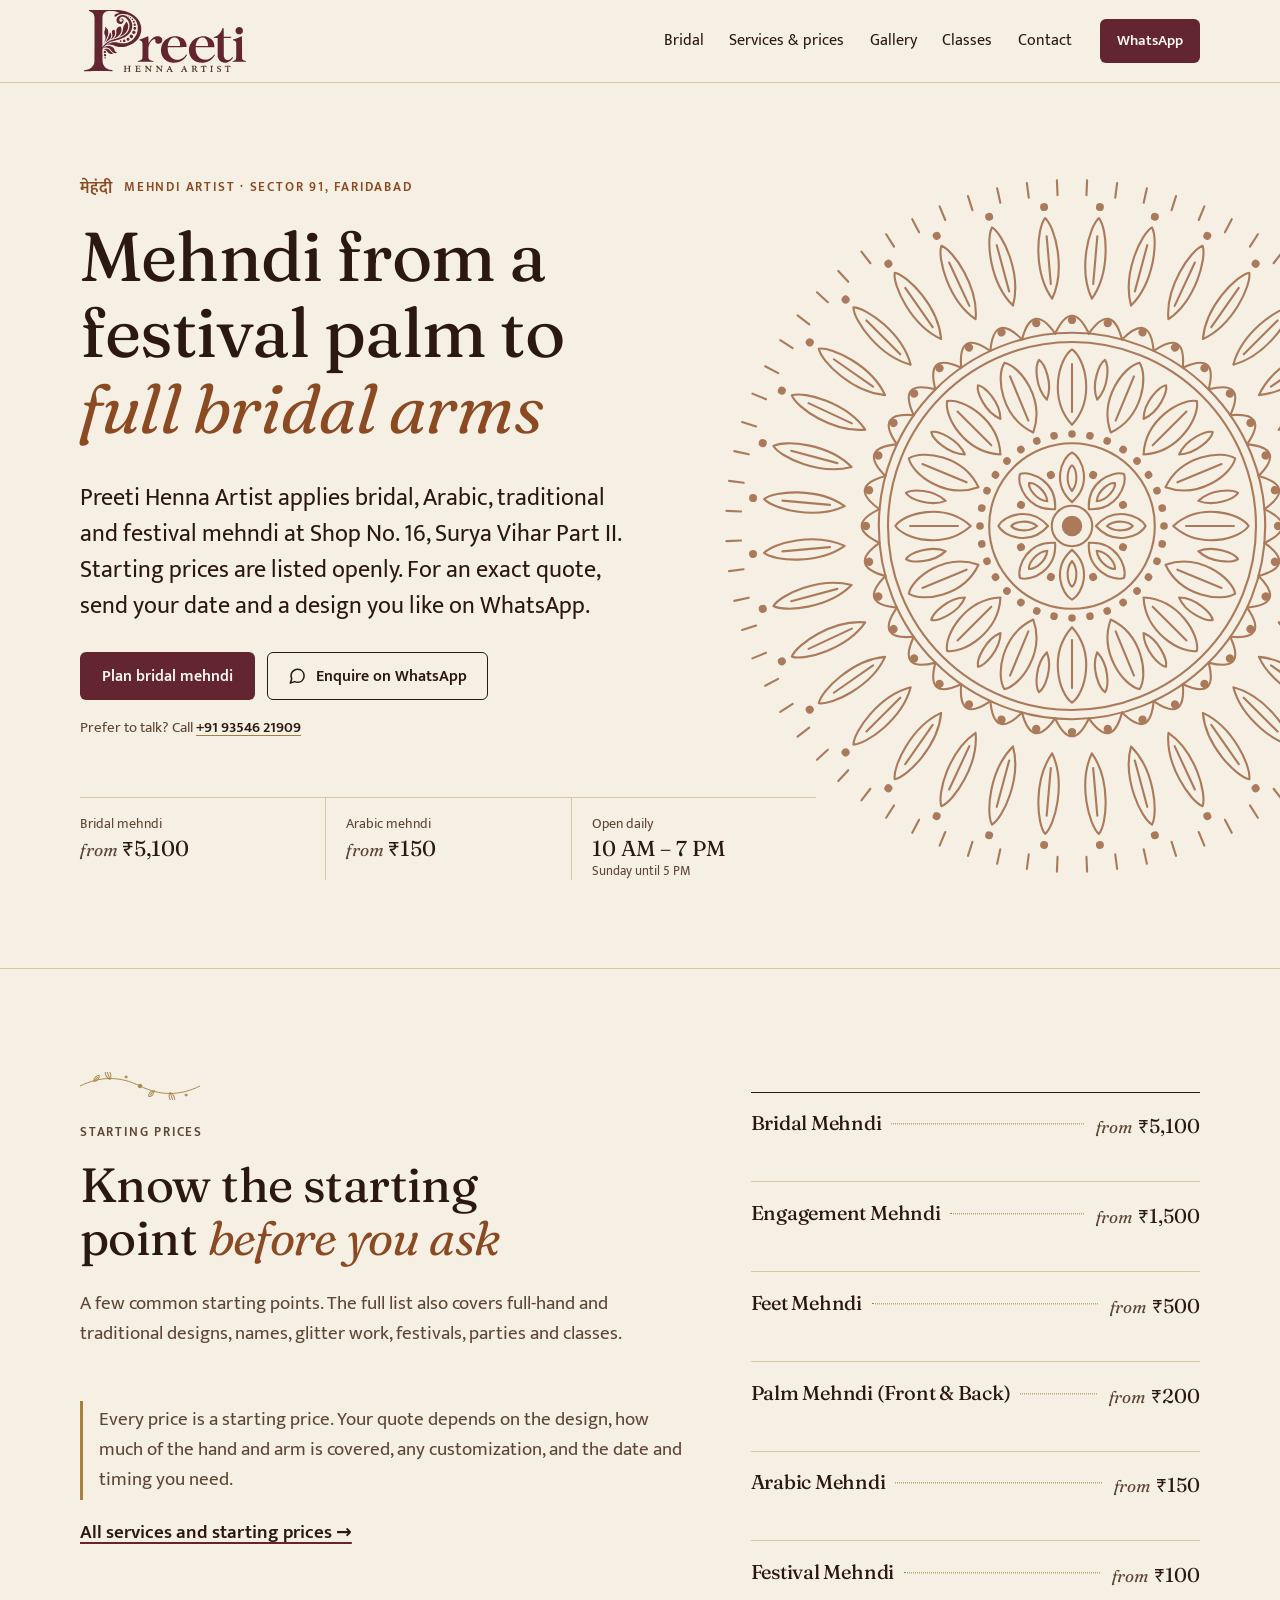
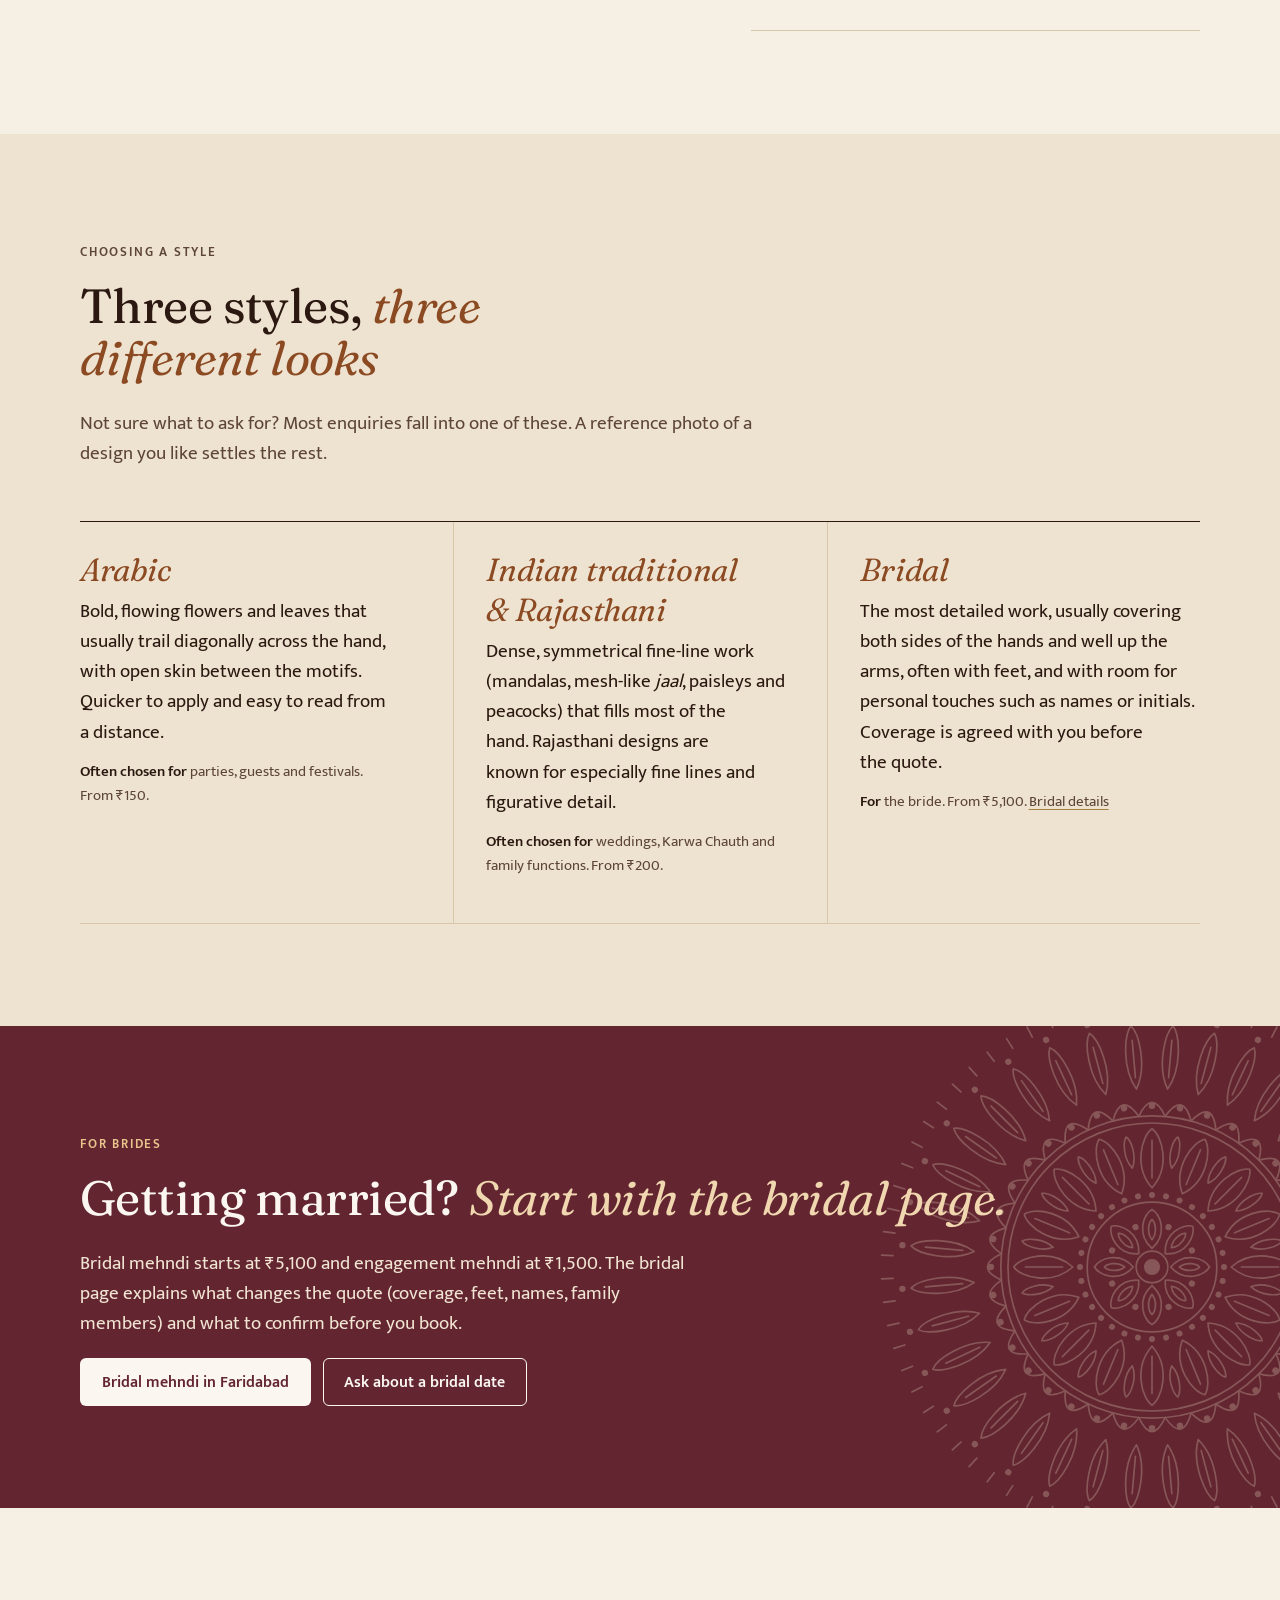
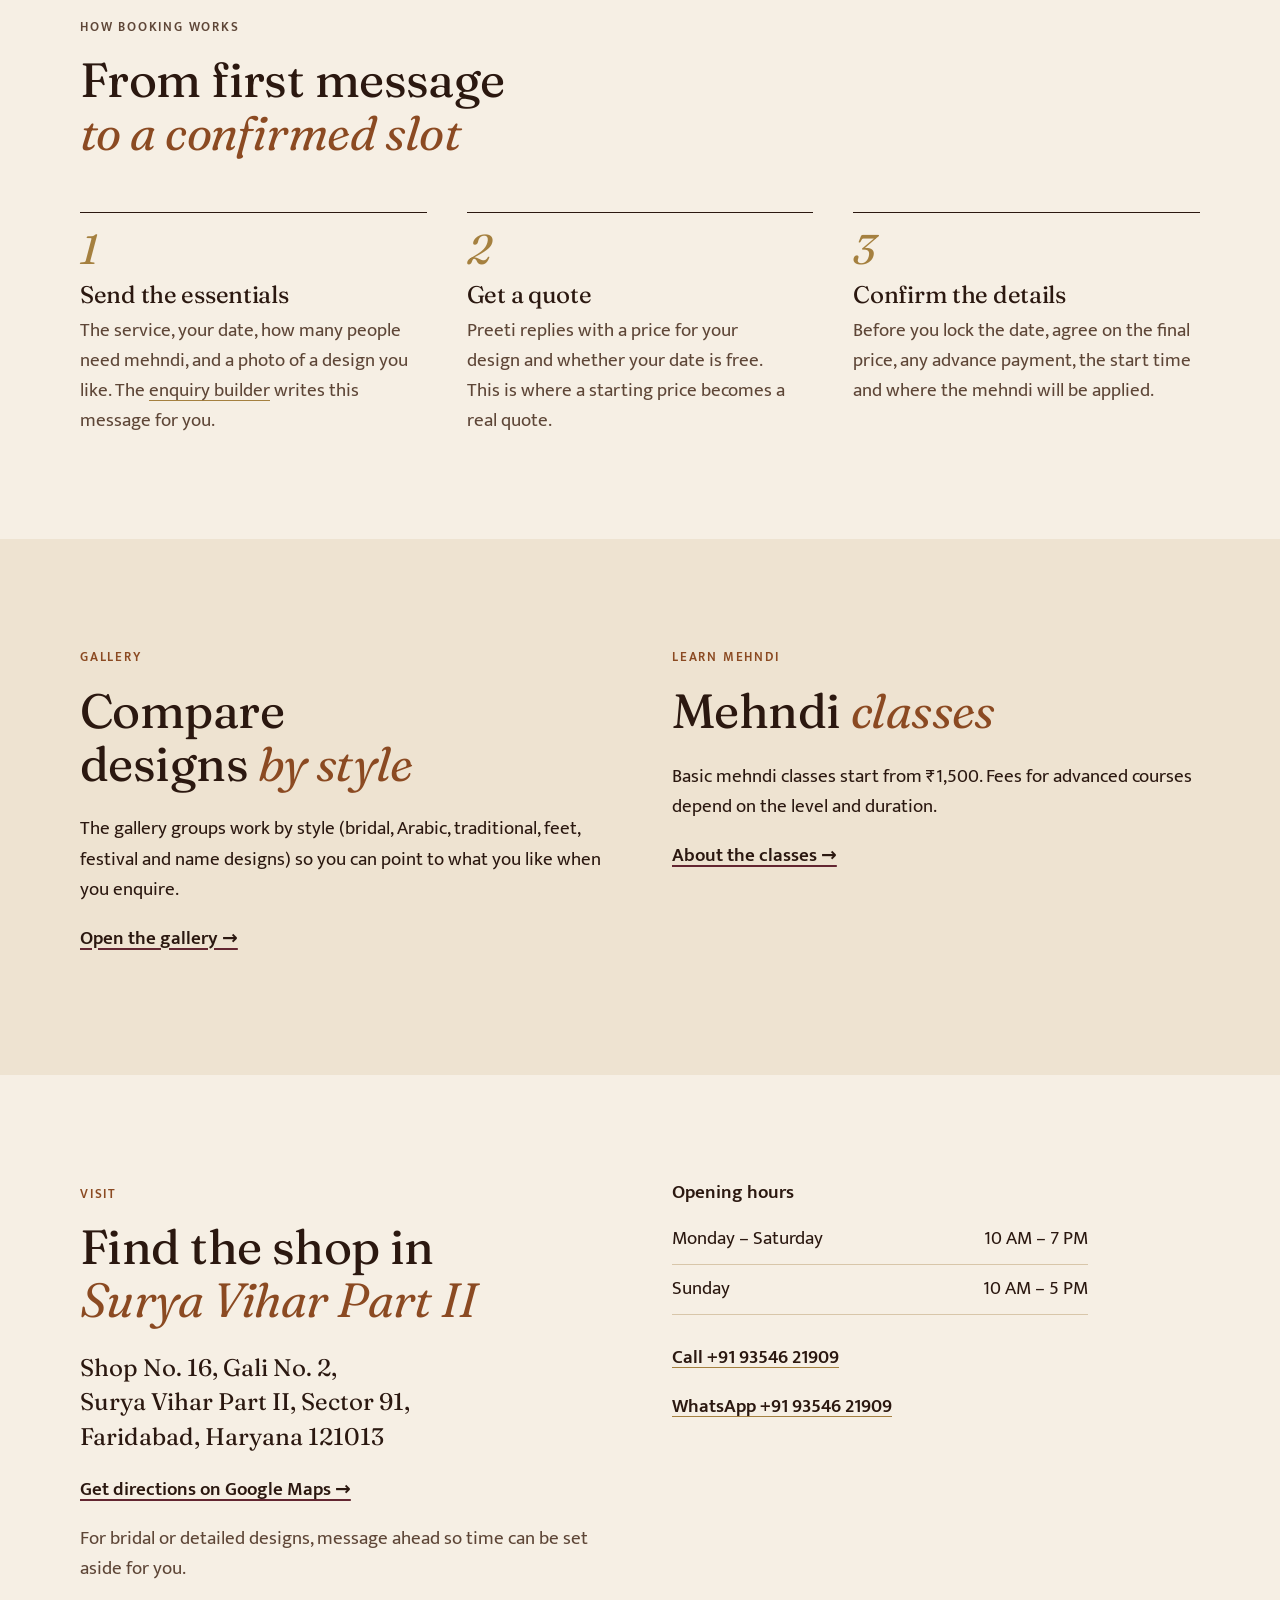
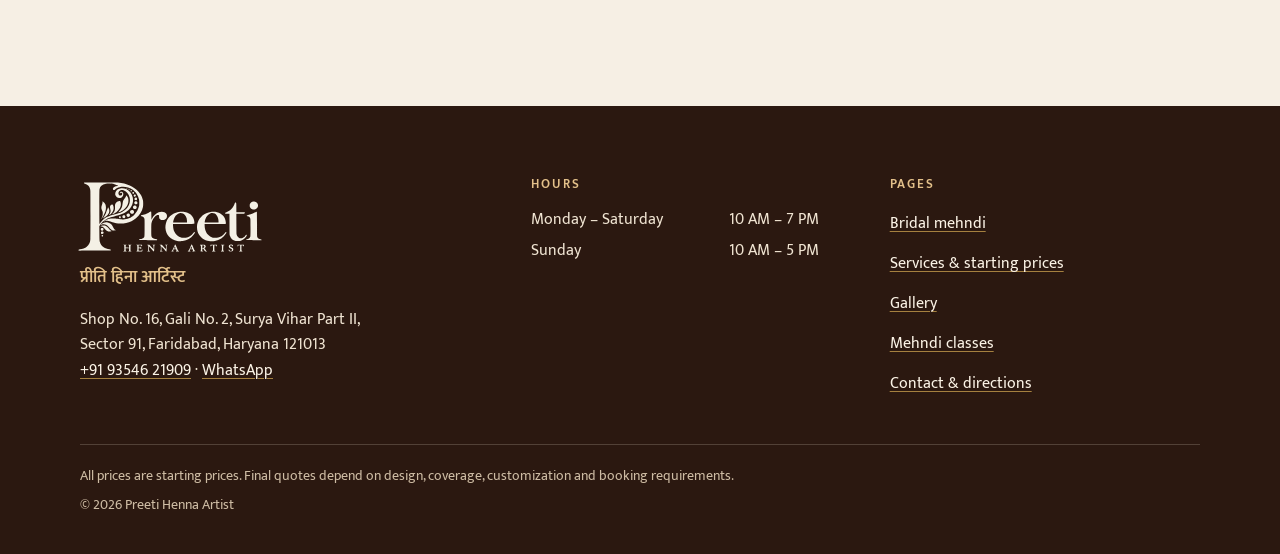
==== commit a59f699e: "Add brand identity and confirm all prices - Header and footer now use the supplied logo (burgundy on" ====
--- a/index.html
+++ b/index.html
@@ -13,6 +13,7 @@
   <link rel="icon" href="/favicon.ico" sizes="32x32">
   <link rel="icon" href="/favicon.svg" type="image/svg+xml">
   <link rel="apple-touch-icon" href="/apple-touch-icon.png">
+  <link rel="manifest" href="/site.webmanifest">
   <link rel="preload" href="/assets/fonts/fraunces-latin-wght-normal.woff2" as="font" type="font/woff2" crossorigin>
   <link rel="preload" href="/assets/fonts/mukta-latin-400-normal.woff2" as="font" type="font/woff2" crossorigin>
   <link rel="stylesheet" href="/assets/css/style.css">
@@ -23,10 +24,10 @@
   <meta property="og:title" content="Preeti Henna Artist | Mehndi in Sector 91, Faridabad">
   <meta property="og:description" content="Bridal, Arabic, traditional, festival and party mehndi in Sector 91, Faridabad. Starting prices listed; enquire on WhatsApp.">
   <meta property="og:url" content="https://preetihennaartist.in/">
-  <meta property="og:image" content="https://preetihennaartist.in/assets/img/og-default.png">
+  <meta property="og:image" content="https://preetihennaartist.in/assets/brand/og-image.png">
   <meta property="og:image:width" content="1200">
   <meta property="og:image:height" content="630">
-  <meta property="og:image:alt" content="Preeti Henna Artist: mehndi in Sector 91, Faridabad">
+  <meta property="og:image:alt" content="Preeti Henna Artist logo: mehndi, Faridabad">
   <meta name="twitter:card" content="summary_large_image">
   <script type="application/ld+json">
   {
@@ -38,6 +39,8 @@
         "name": "Preeti Henna Artist",
         "description": "Mehndi (henna) artist in Sector 91, Faridabad offering bridal, engagement, Arabic, traditional, festival and party mehndi, and mehndi classes.",
         "url": "https://preetihennaartist.in/",
+        "logo": "https://preetihennaartist.in/assets/brand/icons/android-chrome-512x512.png",
+        "image": "https://preetihennaartist.in/assets/brand/og-image.png",
         "telephone": "+91 93546 21909",
         "priceRange": "From ₹100",
         "address": {
@@ -81,8 +84,7 @@
   <header class="site-header">
     <div class="wrap header-inner">
       <a class="brand" href="/">
-        <span class="brand-name">Preeti Henna Artist</span>
-        <span class="brand-sub">Mehndi · Sector 91, Faridabad</span>
+        <img class="brand-logo" src="/assets/brand/logo-primary.svg" alt="Preeti Henna Artist home" width="1561" height="640">
       </a>
       <button class="menu-toggle" type="button" popovertarget="site-nav" aria-controls="site-nav">
         <svg viewBox="0 0 24 24" fill="none" stroke="currentColor" stroke-width="2" stroke-linecap="round" aria-hidden="true" focusable="false"><path d="M3 6h18M3 12h18M3 18h18"/></svg>
@@ -185,7 +187,7 @@
           <article class="style">
             <h3>Indian traditional &amp; Rajasthani</h3>
             <p>Dense, symmetrical fine-line work (mandalas, mesh-like <i>jaal</i>, paisleys and peacocks) that fills most of the hand. Rajasthani designs are known for especially fine lines and figurative detail.</p>
-            <p class="suits"><strong>Often chosen for</strong> weddings, Karwa Chauth and family functions. From ₹200 <span class="tag" data-status="provisional">Indicative</span></p>
+            <p class="suits"><strong>Often chosen for</strong> weddings, Karwa Chauth and family functions. From ₹200.</p>
           </article>
           <article class="style">
             <h3>Bridal</h3>
@@ -193,7 +195,6 @@
             <p class="suits"><strong>For</strong> the bride. From ₹5,100. <a href="/bridal-mehndi/">Bridal details</a></p>
           </article>
         </div>
-        <p class="small muted">Prices marked <span class="tag">Indicative</span> are estimates still being confirmed. Check the current rate when you enquire.</p>
       </div>
     </section>
 
@@ -244,7 +245,7 @@
         <div>
           <p class="eyebrow">Learn mehndi</p>
           <h2>Mehndi <em>classes</em></h2>
-          <p>Basic mehndi classes start from ₹1,500 <span class="tag" data-status="provisional">Indicative</span>. Fees for advanced courses depend on the level and duration.</p>
+          <p>Basic mehndi classes start from ₹1,500. Fees for advanced courses depend on the level and duration.</p>
           <p><a class="text-link" href="/mehndi-classes/">About the classes</a></p>
         </div>
       </div>
@@ -284,7 +285,7 @@
     <div class="wrap">
       <div class="footer-grid">
         <div data-nap>
-          <p class="footer-name">Preeti Henna Artist</p>
+          <p class="footer-name"><img src="/assets/brand/logo-ivory.svg" alt="Preeti Henna Artist" width="1561" height="640"></p>
           <p class="footer-hi" lang="hi">प्रीति हिना आर्टिस्ट</p>
           <address>
             Shop No. 16, Gali No. 2, Surya Vihar Part II,<br>
--- a/assets/css/style.css
+++ b/assets/css/style.css
@@ -62,8 +62,8 @@
   --ink: #2b1810;
   --ink-muted: #5e4637;
   --henna: #8b4a22;
-  --maroon: #6d1f2c;
-  --maroon-deep: #561622;
+  --maroon: #632631;
+  --maroon-deep: #4c1c25;
   --brass: #a5803f;
   --rule: #d8c6a9;
   --field: #fffaf3;
@@ -186,22 +186,15 @@
   min-height: 4.5rem;
 }
 .brand {
-  display: flex;
-  flex-direction: column;
-  text-decoration: none;
-  line-height: 1.15;
-  padding-block: 0.6rem;
-}
-.brand-name {
-  font-family: var(--font-display);
-  font-size: 1.3rem;
-  font-weight: 480;
-  letter-spacing: -0.01em;
-}
-.brand-sub {
-  font-size: 0.8rem;
-  color: var(--ink-muted);
-  letter-spacing: 0.02em;
+  display: block;
+  flex: none;
+  padding-block: 0.4rem;
+}
+/* Logo SVG carries its own clearspace; never set a fixed height. */
+.brand-logo {
+  display: block;
+  width: clamp(8.25rem, 6.6rem + 5vw, 11rem);
+  height: auto;
 }
 
 .menu-toggle,
@@ -894,7 +887,8 @@
 .site-footer :focus-visible { outline-color: #fbf3e6; }
 .footer-grid { display: grid; gap: 2rem; }
 @media (min-width: 48rem) { .footer-grid { grid-template-columns: 1.3fr 1fr 1fr; gap: 3rem; } }
-.footer-name { font-family: var(--font-display); font-size: 1.6rem; color: #fbf3e6; margin: 0 0 0.25rem; line-height: 1.2; }
+.footer-name { margin: 0 0 0.5rem; }
+.footer-name img { display: block; width: 12rem; max-width: 100%; height: auto; margin-left: -0.35rem; }
 .footer-hi { color: #e3c08a; margin: 0 0 1rem; font-size: 1.05rem; }
 .site-footer h2 { font-family: var(--font-body); font-size: 0.8rem; font-weight: 600; letter-spacing: 0.14em; text-transform: uppercase; color: #e3c08a; margin: 0 0 0.75rem; }
 .footer-links { list-style: none; margin: 0; padding: 0; }
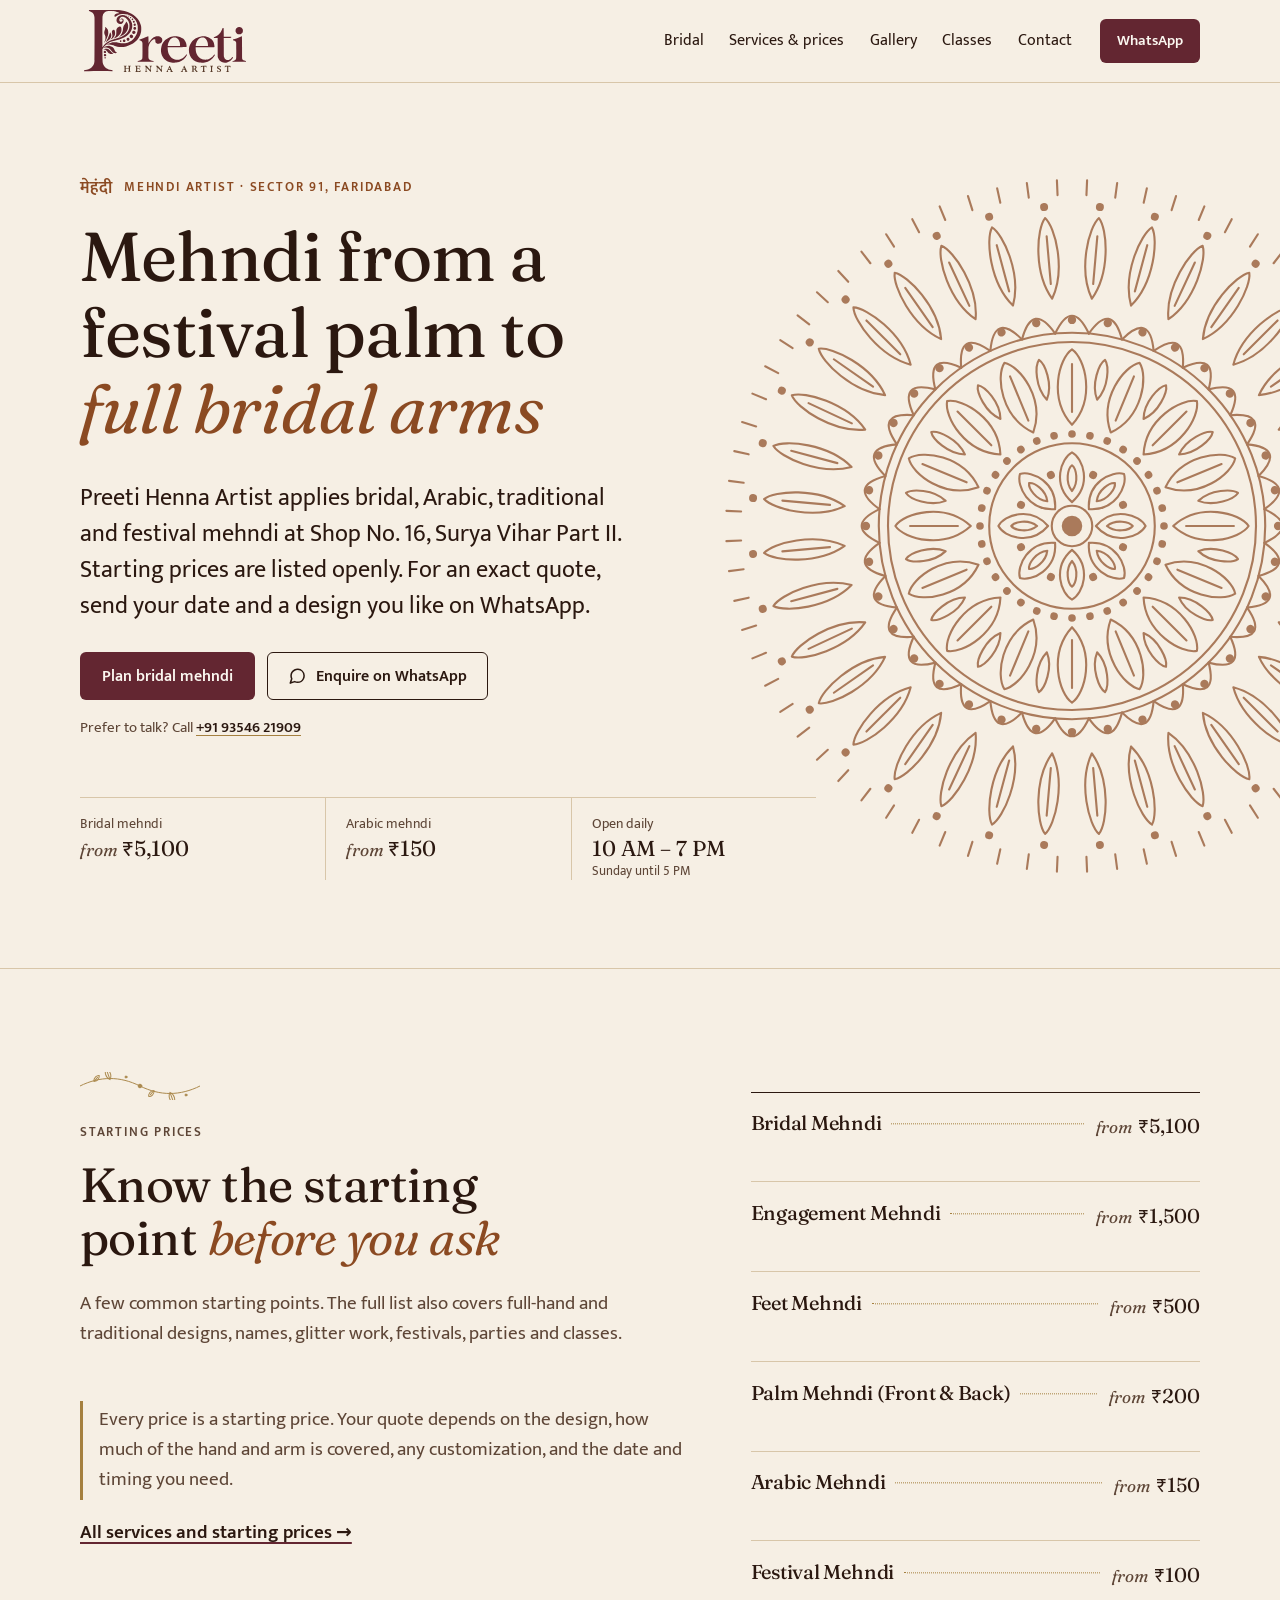
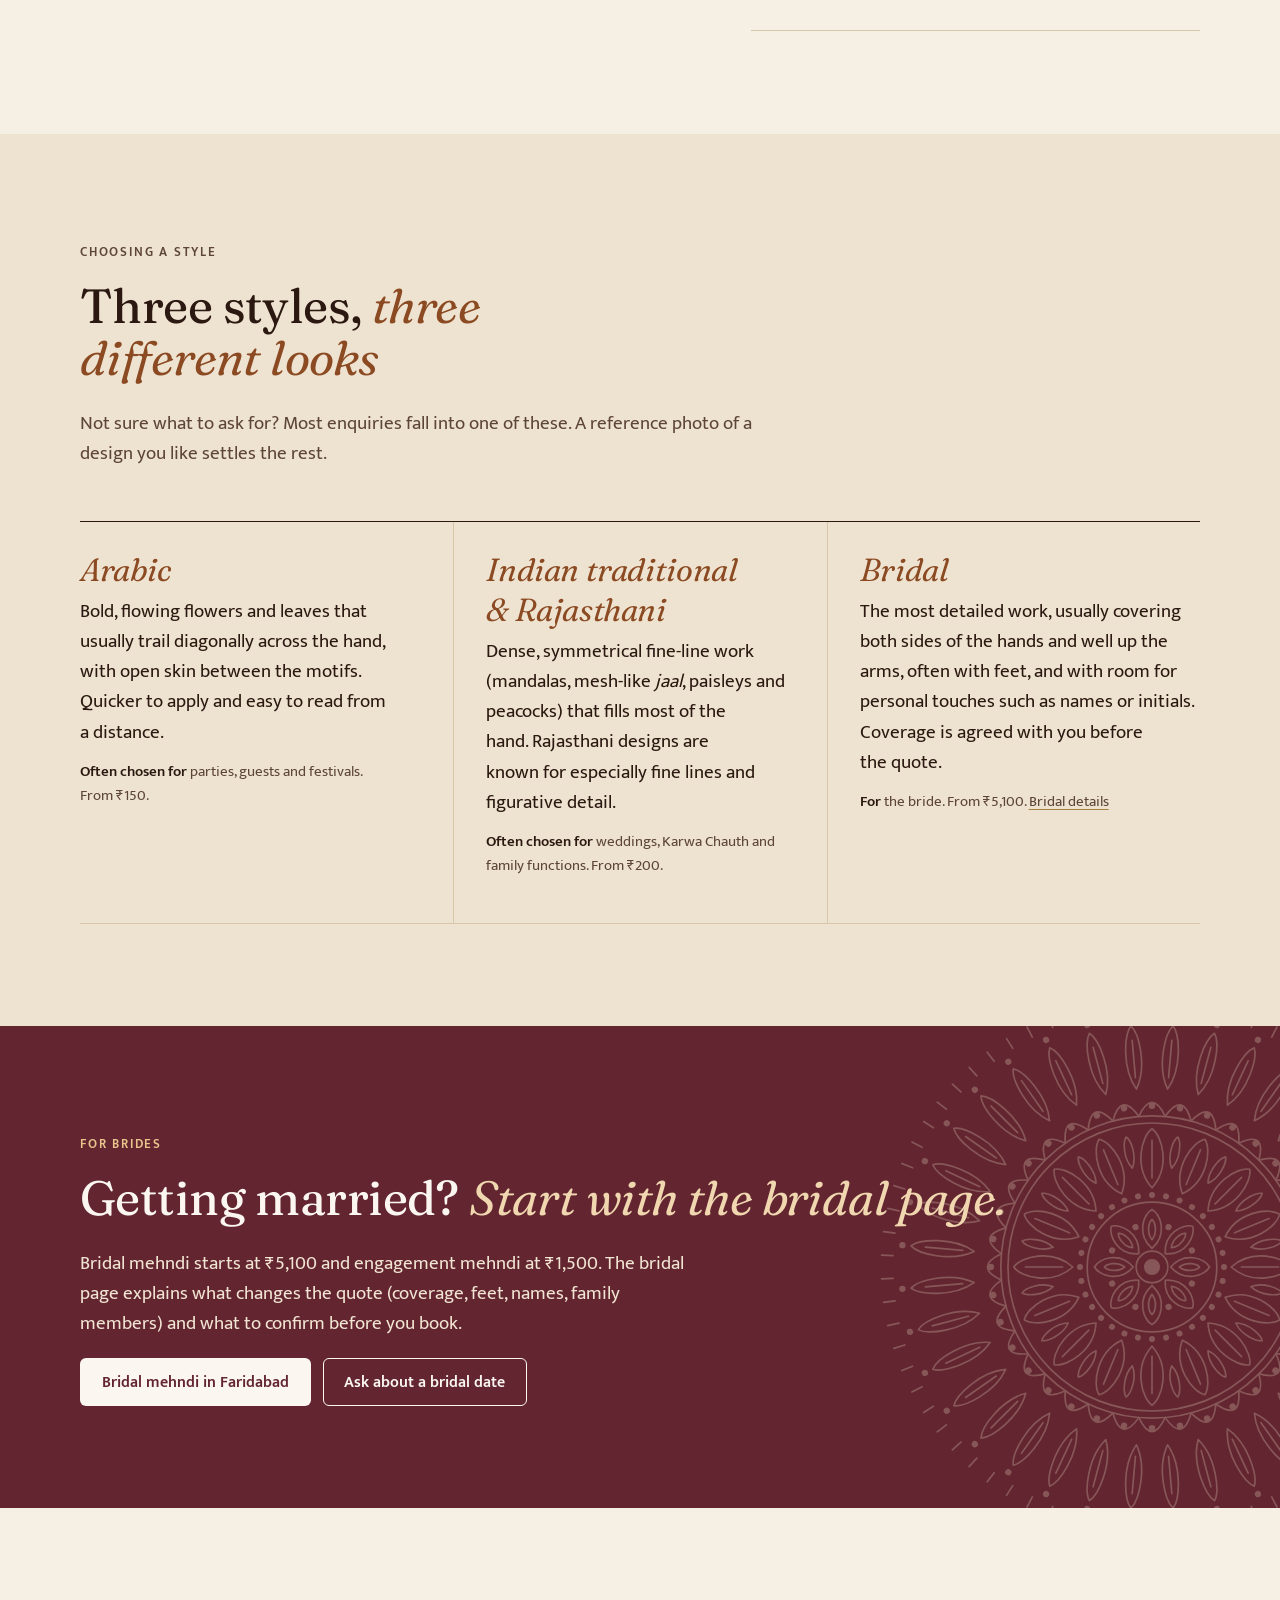
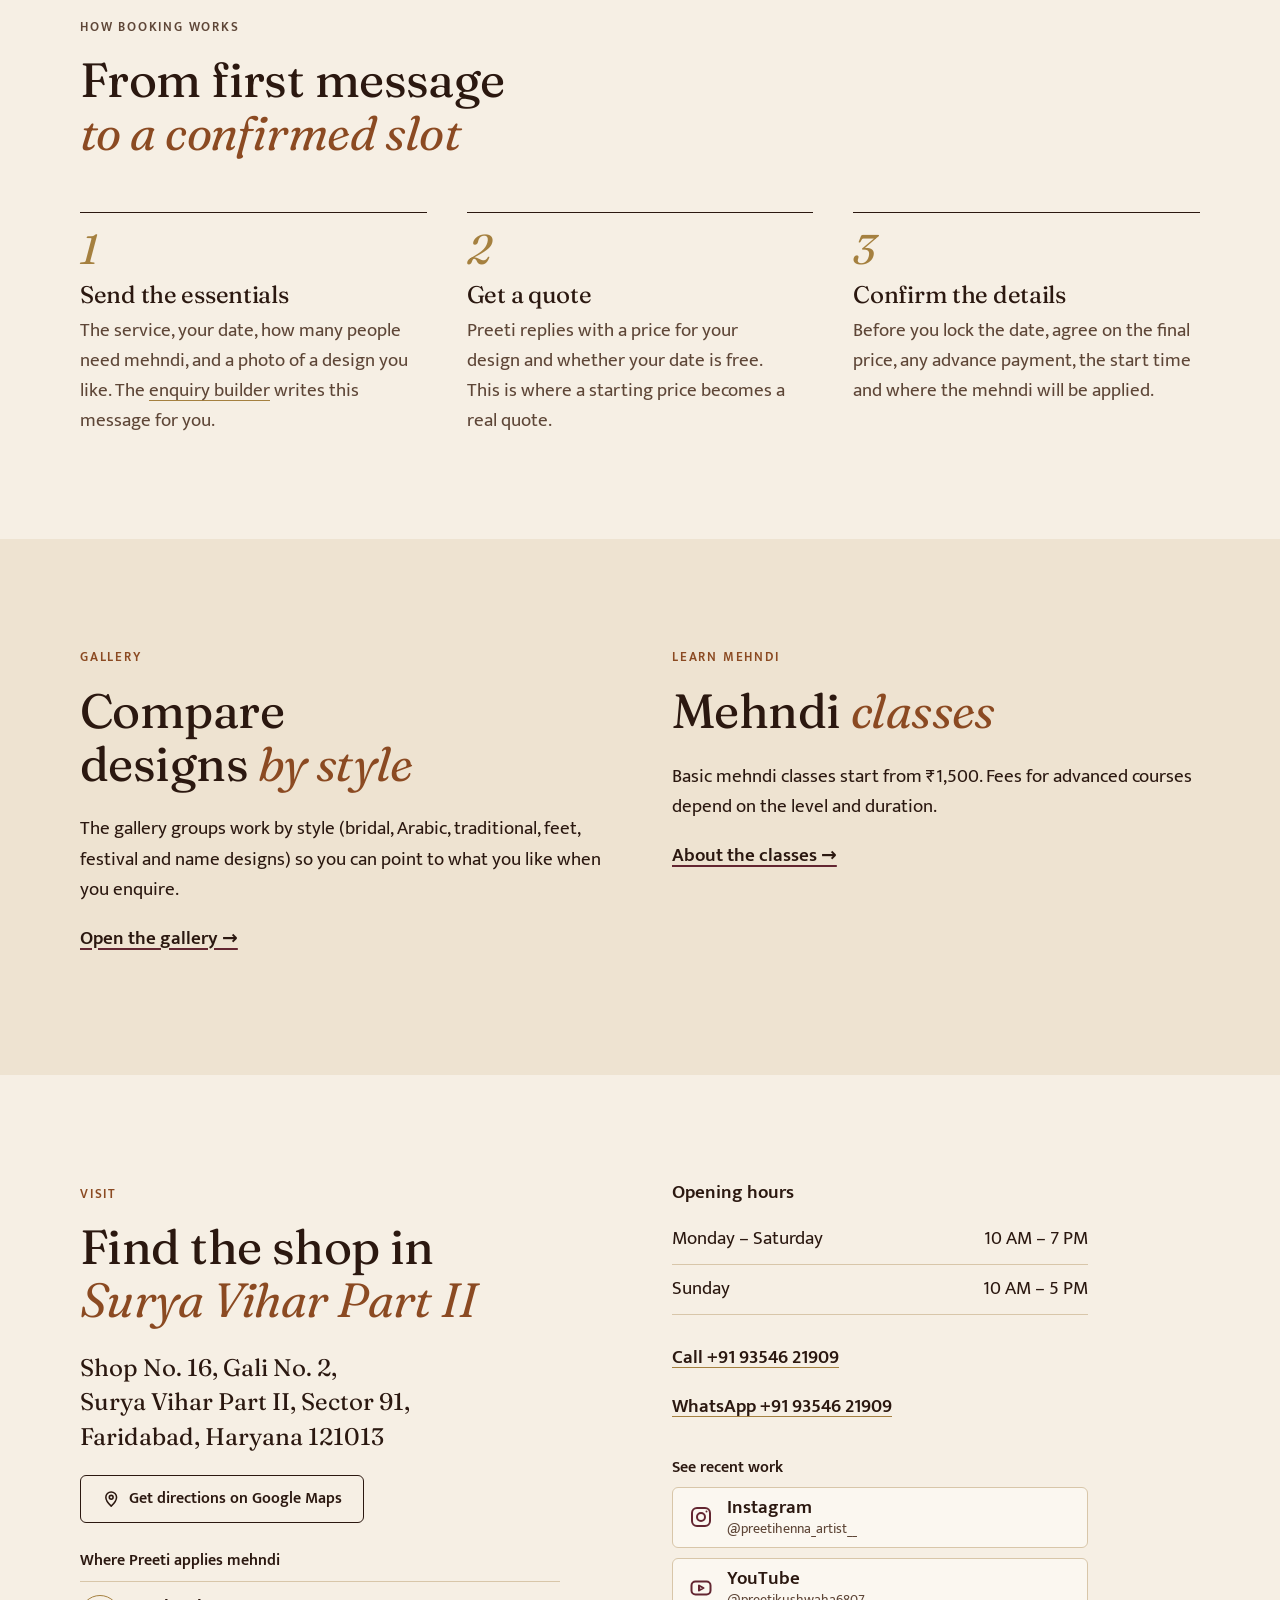
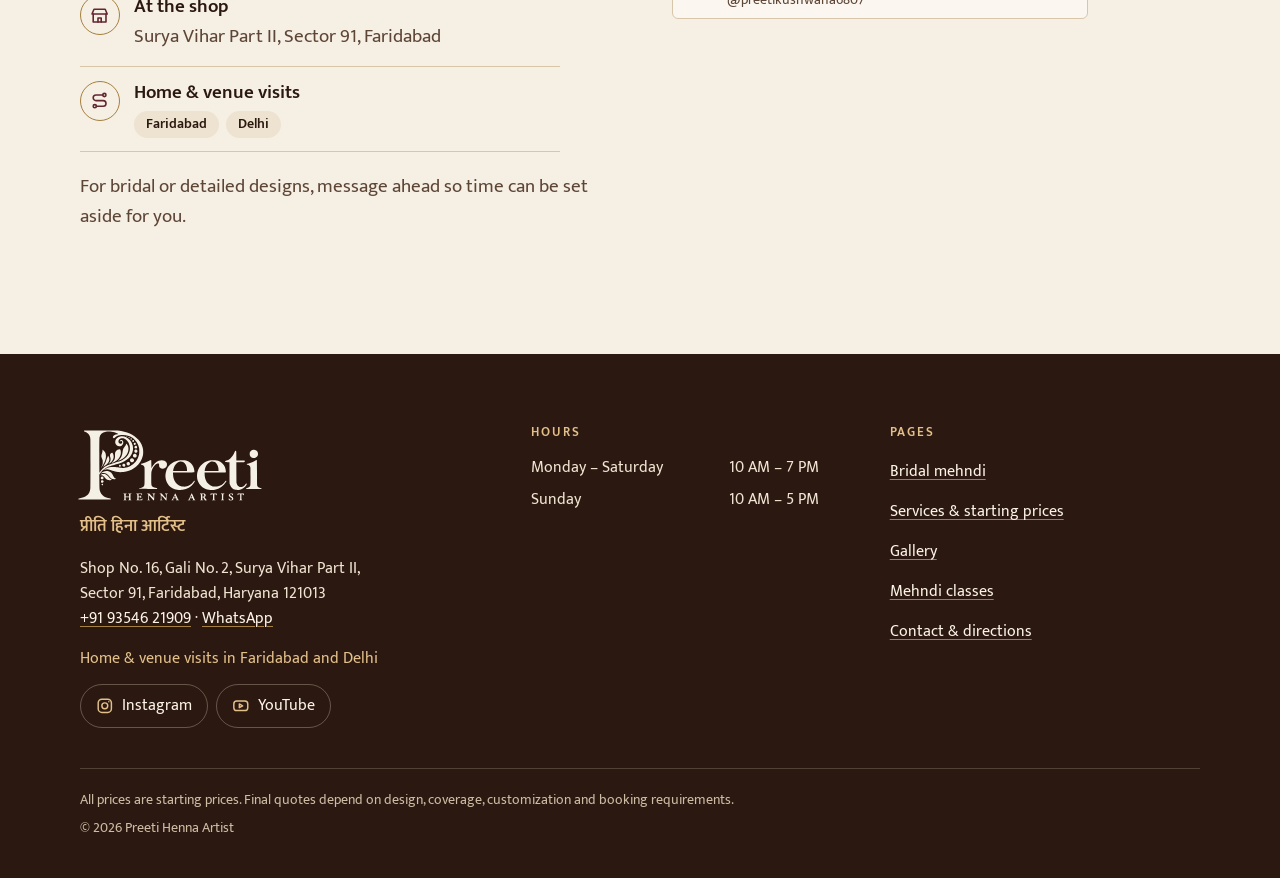
==== commit 950904b9: "Add service areas, social profiles and Business Profile links - Show where mehndi is applied: the sh" ====
--- a/index.html
+++ b/index.html
@@ -42,6 +42,17 @@
         "logo": "https://preetihennaartist.in/assets/brand/icons/android-chrome-512x512.png",
         "image": "https://preetihennaartist.in/assets/brand/og-image.png",
         "telephone": "+91 93546 21909",
+        "areaServed": [
+          { "@type": "City", "name": "Faridabad" },
+          { "@type": "City", "name": "Delhi" }
+        ],
+        "hasMap": "https://maps.app.goo.gl/ZkzmMcbrRNNGFGju6",
+        "geo": { "@type": "GeoCoordinates", "latitude": 28.4787623, "longitude": 77.3339067 },
+        "sameAs": [
+          "https://www.instagram.com/preetihenna_artist__/",
+          "https://www.youtube.com/@preetikushwaha6807",
+          "https://www.google.com/maps?cid=13575933178673224276"
+        ],
         "priceRange": "From ₹100",
         "address": {
           "@type": "PostalAddress",
@@ -261,7 +272,24 @@
             Surya Vihar Part II, Sector 91,<br>
             Faridabad, Haryana 121013
           </address>
-          <p><a class="text-link" href="https://www.google.com/maps/search/?api=1&amp;query=Preeti%20Henna%20Artist%2C%20Shop%20No.%2016%2C%20Gali%20No.%202%2C%20Surya%20Vihar%20Part%20II%2C%20Sector%2091%2C%20Faridabad%2C%20Haryana%20121013" target="_blank" rel="noopener">Get directions on Google Maps</a></p>
+          <p><a class="btn btn-ghost" href="https://maps.app.goo.gl/ZkzmMcbrRNNGFGju6" target="_blank" rel="noopener"><svg viewBox="0 0 24 24" fill="none" stroke="currentColor" stroke-width="2" stroke-linecap="round" stroke-linejoin="round" aria-hidden="true" focusable="false"><path d="M12 21s-7-6.2-7-11.5a7 7 0 0 1 14 0C19 14.8 12 21 12 21z"/><circle cx="12" cy="9.5" r="2.5"/></svg>Get directions on Google Maps</a></p>
+          <h3 class="visit-label">Where Preeti applies mehndi</h3>
+          <ul class="where">
+            <li>
+              <span class="where-icon"><svg viewBox="0 0 24 24" fill="none" stroke="currentColor" stroke-width="2" stroke-linecap="round" stroke-linejoin="round" aria-hidden="true" focusable="false"><path d="M4 10v10h16V10"/><path d="M2.5 10 5 4h14l2.5 6z"/><path d="M10 20v-5h4v5"/></svg></span>
+              <div><strong>At the shop</strong><p>Surya Vihar Part II, Sector 91, Faridabad</p></div>
+            </li>
+            <li>
+              <span class="where-icon"><svg viewBox="0 0 24 24" fill="none" stroke="currentColor" stroke-width="2" stroke-linecap="round" stroke-linejoin="round" aria-hidden="true" focusable="false"><circle cx="6" cy="19" r="2"/><circle cx="18" cy="5" r="2"/><path d="M8 19h8.5a3.5 3.5 0 0 0 0-7h-9a3.5 3.5 0 0 1 0-7H16"/></svg></span>
+              <div>
+                <strong>Home &amp; venue visits</strong>
+                <ul class="areas" aria-label="Areas covered">
+                  <li>Faridabad</li>
+                  <li>Delhi</li>
+                </ul>
+              </div>
+            </li>
+          </ul>
           <p class="muted">For bridal or detailed designs, message ahead so time can be set aside for you.</p>
         </div>
         <div>
@@ -275,6 +303,11 @@
           <ul class="contact-lines">
             <li><a href="tel:+919354621909">Call&nbsp;+91&nbsp;93546&nbsp;21909</a></li>
             <li><a href="https://wa.me/919354621909?text=Hello%20Preeti%20Henna%20Artist%2C%20I%20would%20like%20to%20ask%20about%20mehndi.%0AService%3A%0ADate%3A" target="_blank" rel="noopener">WhatsApp +91&nbsp;93546&nbsp;21909</a></li>
+          </ul>
+          <h2 class="visit-label">See recent work</h2>
+          <ul class="social">
+            <li><a href="https://www.instagram.com/preetihenna_artist__/" target="_blank" rel="noopener"><svg viewBox="0 0 24 24" fill="none" stroke="currentColor" stroke-width="2" stroke-linecap="round" stroke-linejoin="round" aria-hidden="true" focusable="false"><rect x="3" y="3" width="18" height="18" rx="5"/><circle cx="12" cy="12" r="4"/><path d="M17.5 6.5h.01"/></svg><span><strong>Instagram</strong><span class="social-handle">@preetihenna_artist__</span></span></a></li>
+            <li><a href="https://www.youtube.com/@preetikushwaha6807" target="_blank" rel="noopener"><svg viewBox="0 0 24 24" fill="none" stroke="currentColor" stroke-width="2" stroke-linecap="round" stroke-linejoin="round" aria-hidden="true" focusable="false"><rect x="2.5" y="5.5" width="19" height="13" rx="4"/><path d="m10 9.5 4.5 2.5-4.5 2.5z"/></svg><span><strong>YouTube</strong><span class="social-handle">@preetikushwaha6807</span></span></a></li>
           </ul>
         </div>
       </div>
@@ -292,6 +325,11 @@
             Sector 91, Faridabad, Haryana 121013
           </address>
           <p><a href="tel:+919354621909">+91&nbsp;93546&nbsp;21909</a> · <a href="https://wa.me/919354621909?text=Hello%20Preeti%20Henna%20Artist%2C%20I%20would%20like%20to%20ask%20about%20mehndi.%0AService%3A%0ADate%3A" target="_blank" rel="noopener">WhatsApp</a></p>
+          <p class="footer-areas">Home &amp; venue visits in Faridabad and Delhi</p>
+          <ul class="footer-social">
+            <li><a href="https://www.instagram.com/preetihenna_artist__/" target="_blank" rel="noopener"><svg viewBox="0 0 24 24" fill="none" stroke="currentColor" stroke-width="2" stroke-linecap="round" stroke-linejoin="round" aria-hidden="true" focusable="false"><rect x="3" y="3" width="18" height="18" rx="5"/><circle cx="12" cy="12" r="4"/><path d="M17.5 6.5h.01"/></svg>Instagram</a></li>
+            <li><a href="https://www.youtube.com/@preetikushwaha6807" target="_blank" rel="noopener"><svg viewBox="0 0 24 24" fill="none" stroke="currentColor" stroke-width="2" stroke-linecap="round" stroke-linejoin="round" aria-hidden="true" focusable="false"><rect x="2.5" y="5.5" width="19" height="13" rx="4"/><path d="m10 9.5 4.5 2.5-4.5 2.5z"/></svg>YouTube</a></li>
+          </ul>
         </div>
         <div>
           <h2>Hours</h2>
--- a/assets/css/style.css
+++ b/assets/css/style.css
@@ -686,6 +686,46 @@
 .contact-lines { list-style: none; padding: 0; margin: 0 0 1.5rem; }
 .contact-lines li { padding: 0.15rem 0; }
 .contact-lines a { display: inline-flex; align-items: center; min-height: 2.75rem; font-weight: 600; }
+.visit-label { font-family: var(--font-body); font-size: 1rem; font-weight: 600; letter-spacing: 0; margin: 1.75rem 0 0.6rem; }
+
+/* Where mehndi is applied: the shop, plus home and venue visits */
+.where { list-style: none; padding: 0; margin: 0 0 1.25rem; max-width: 30rem; border-top: 1px solid var(--rule); }
+.where > li { display: flex; gap: 0.9rem; align-items: flex-start; padding: 0.85rem 0; border-bottom: 1px solid var(--rule); }
+.where-icon {
+  flex: none;
+  display: grid;
+  place-items: center;
+  width: 2.5rem;
+  height: 2.5rem;
+  border: 1px solid var(--brass);
+  border-radius: 50%;
+  color: var(--maroon);
+}
+.where-icon svg { width: 1.2rem; height: 1.2rem; }
+.where strong { display: block; font-weight: 600; line-height: 1.3; }
+.where p { margin: 0.15rem 0 0; color: var(--ink-muted); }
+.areas { display: flex; flex-wrap: wrap; gap: 0.4rem; list-style: none; padding: 0; margin: 0.4rem 0 0; }
+.areas li { padding: 0.1rem 0.75rem; border-radius: 999px; background: var(--paper-deep); font-size: 0.9rem; font-weight: 600; }
+
+/* Social profiles */
+.social { list-style: none; padding: 0; margin: 0; display: grid; gap: 0.6rem; max-width: 26rem; }
+.social a {
+  display: flex;
+  align-items: center;
+  gap: 0.85rem;
+  min-height: 3.5rem;
+  padding: 0.55rem 1rem;
+  border: 1px solid var(--rule);
+  border-radius: var(--radius);
+  background: var(--paper-light);
+  color: var(--ink);
+  text-decoration: none;
+  transition: border-color 0.15s ease, background-color 0.15s ease;
+}
+.social a:hover { border-color: var(--maroon); background: var(--field); }
+.social svg { width: 1.5rem; height: 1.5rem; flex: none; color: var(--maroon); }
+.social strong { display: block; font-weight: 600; line-height: 1.25; }
+.social-handle { display: block; font-size: 0.875rem; color: var(--ink-muted); line-height: 1.3; }
 
 /* ---------- FAQ ---------- */
 .faq { border-top: 1px solid var(--ink); max-width: 48rem; }
@@ -891,6 +931,20 @@
 .footer-name img { display: block; width: 12rem; max-width: 100%; height: auto; margin-left: -0.35rem; }
 .footer-hi { color: #e3c08a; margin: 0 0 1rem; font-size: 1.05rem; }
 .site-footer h2 { font-family: var(--font-body); font-size: 0.8rem; font-weight: 600; letter-spacing: 0.14em; text-transform: uppercase; color: #e3c08a; margin: 0 0 0.75rem; }
+.footer-areas { color: #e3c08a; margin: 0 0 0.75rem; }
+.footer-social { list-style: none; margin: 0; padding: 0; display: flex; flex-wrap: wrap; gap: 0.5rem; }
+.footer-social a {
+  display: inline-flex;
+  align-items: center;
+  gap: 0.5rem;
+  min-height: 2.75rem;
+  padding: 0.35rem 0.95rem;
+  border: 1px solid rgb(239 227 209 / 0.3);
+  border-radius: 999px;
+  text-decoration: none;
+}
+.footer-social a:hover { border-color: #e3c08a; }
+.footer-social svg { width: 1.1rem; height: 1.1rem; flex: none; color: #e3c08a; }
 .footer-links { list-style: none; margin: 0; padding: 0; }
 .footer-links a { display: inline-flex; align-items: center; min-height: 2.5rem; }
 .footer-hours { margin: 0; }
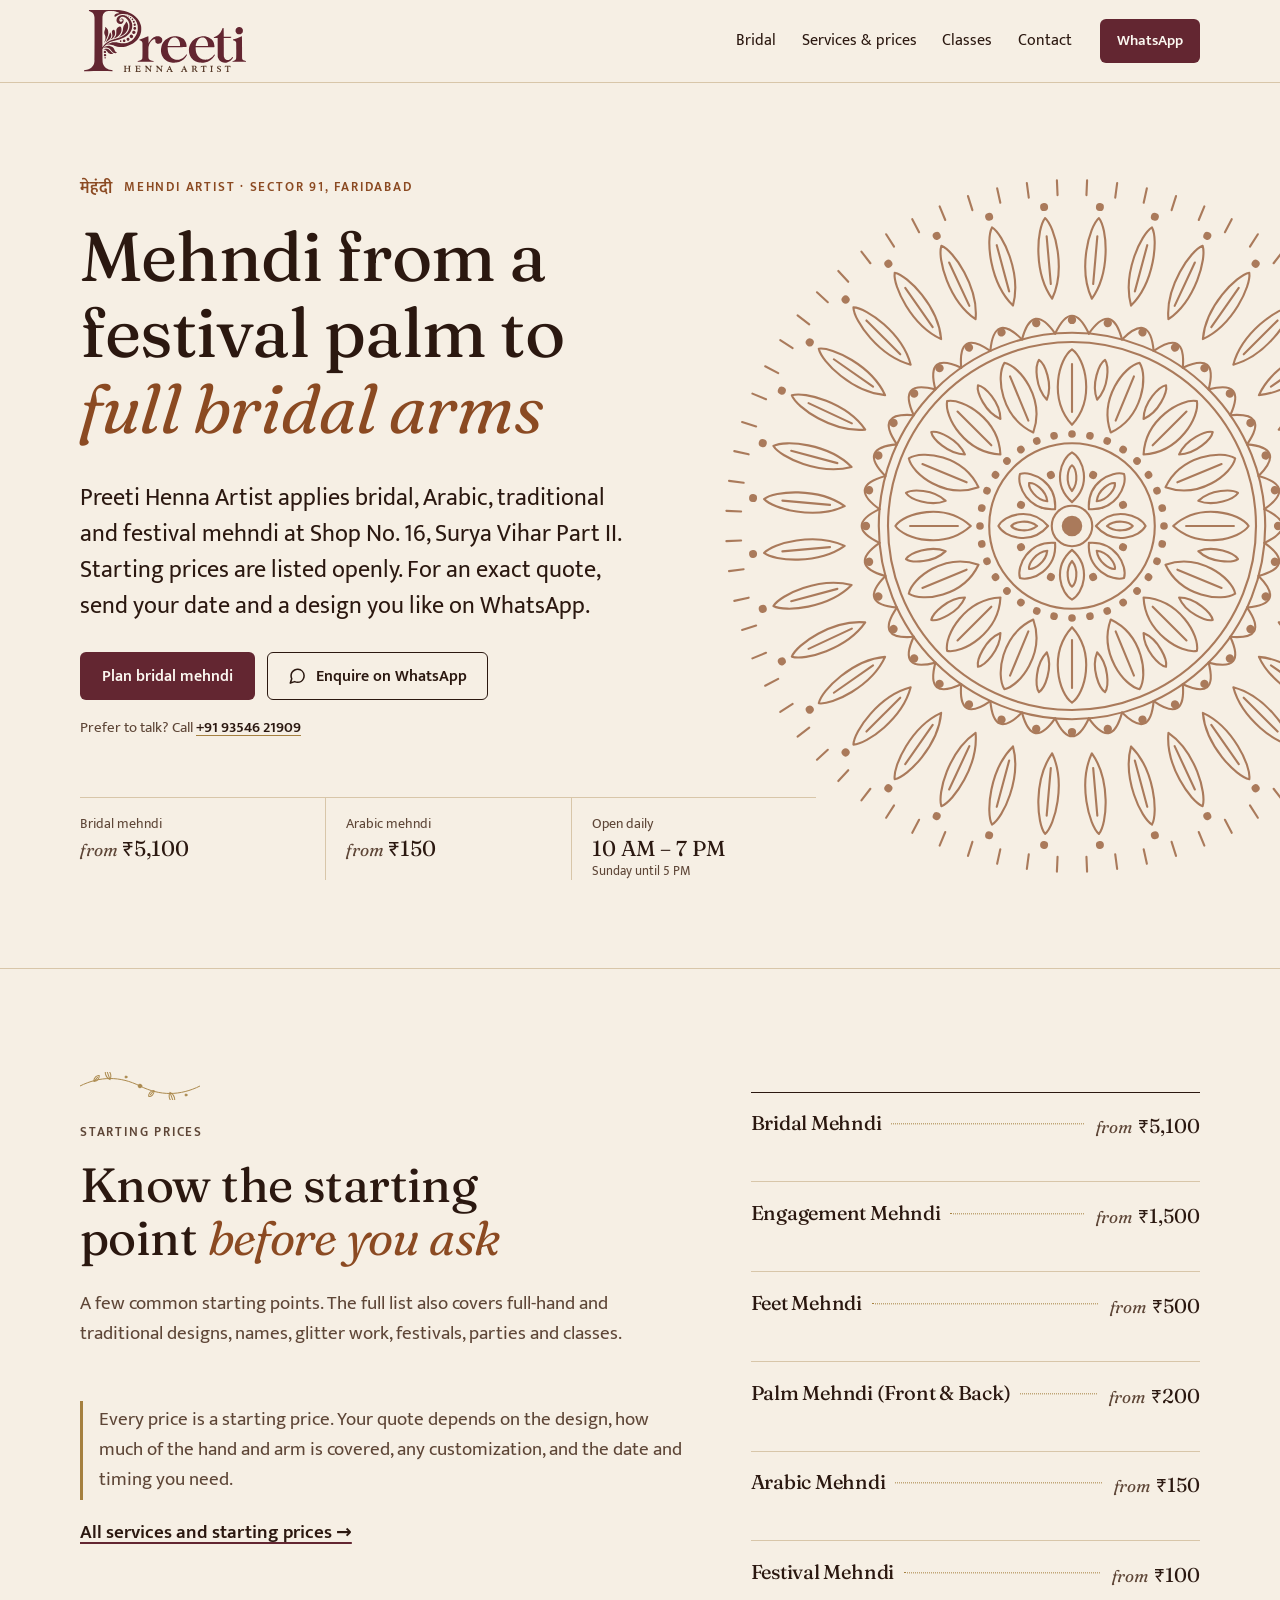
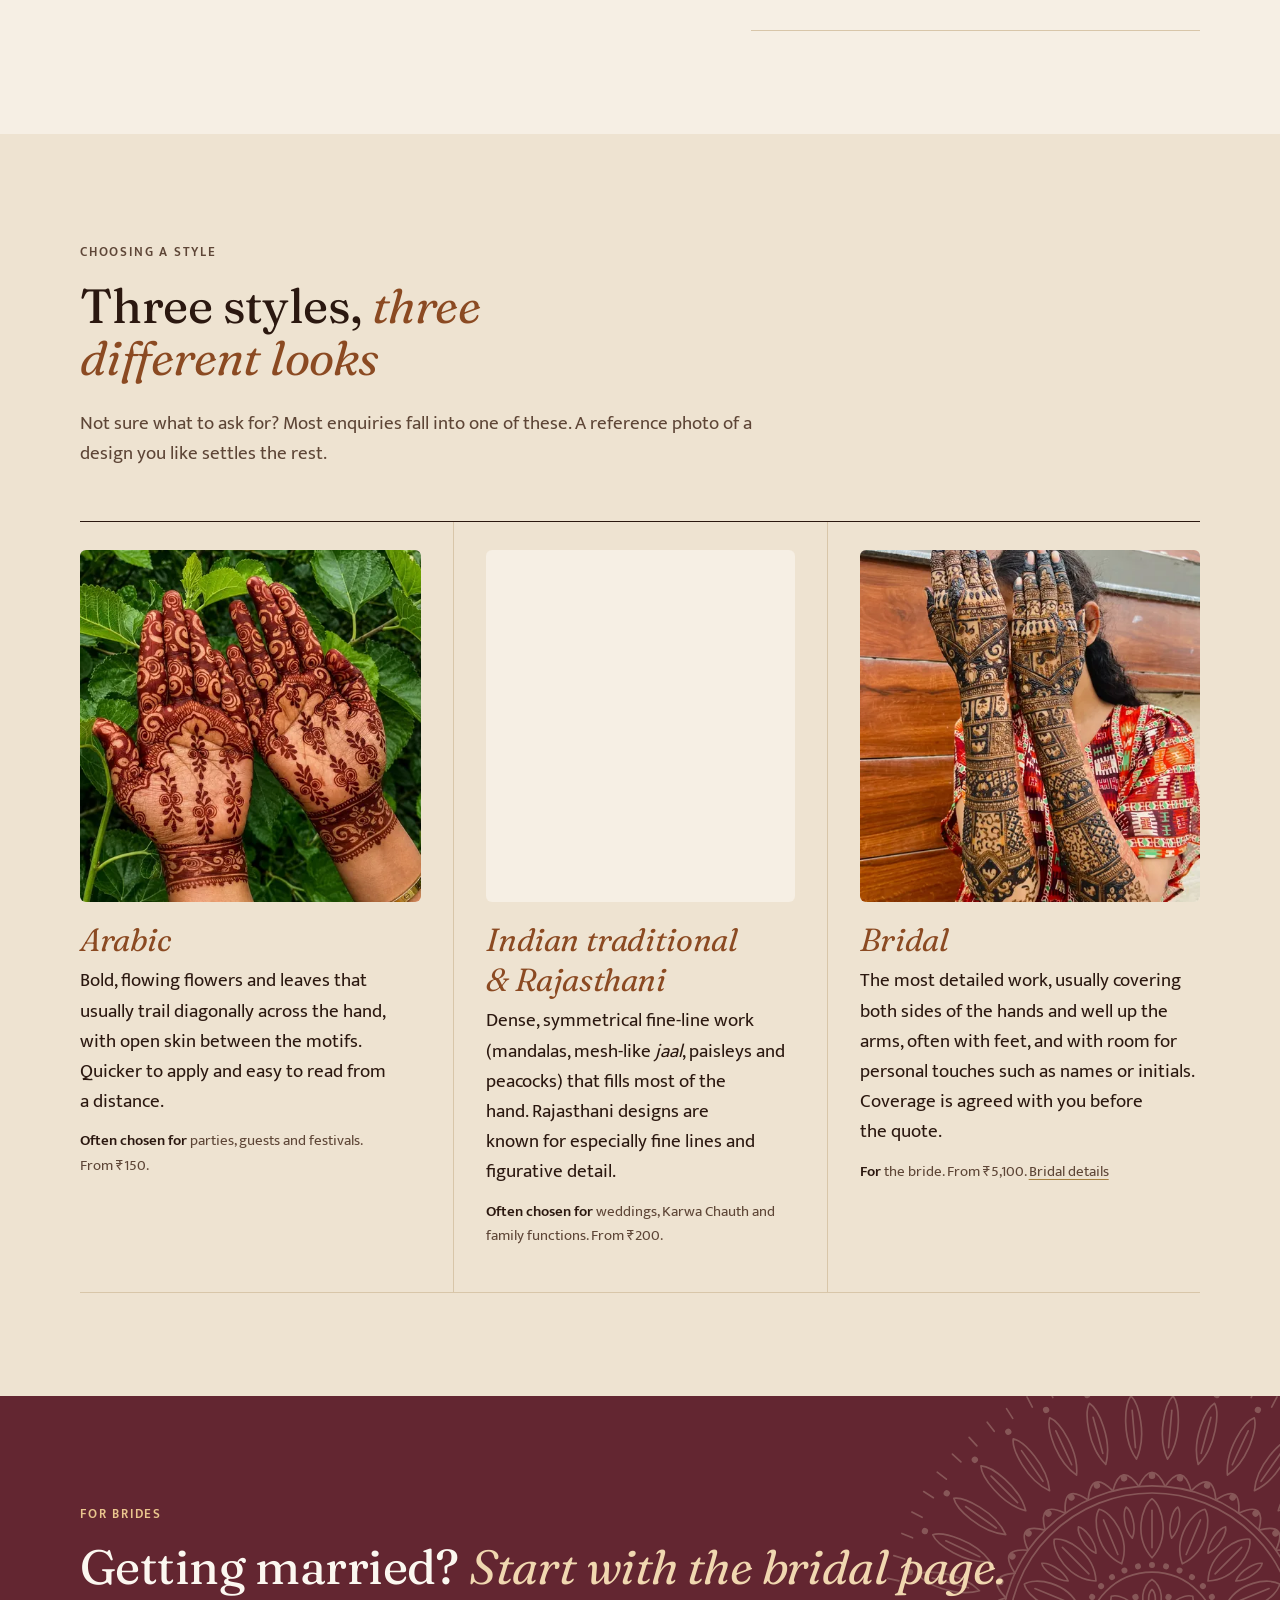
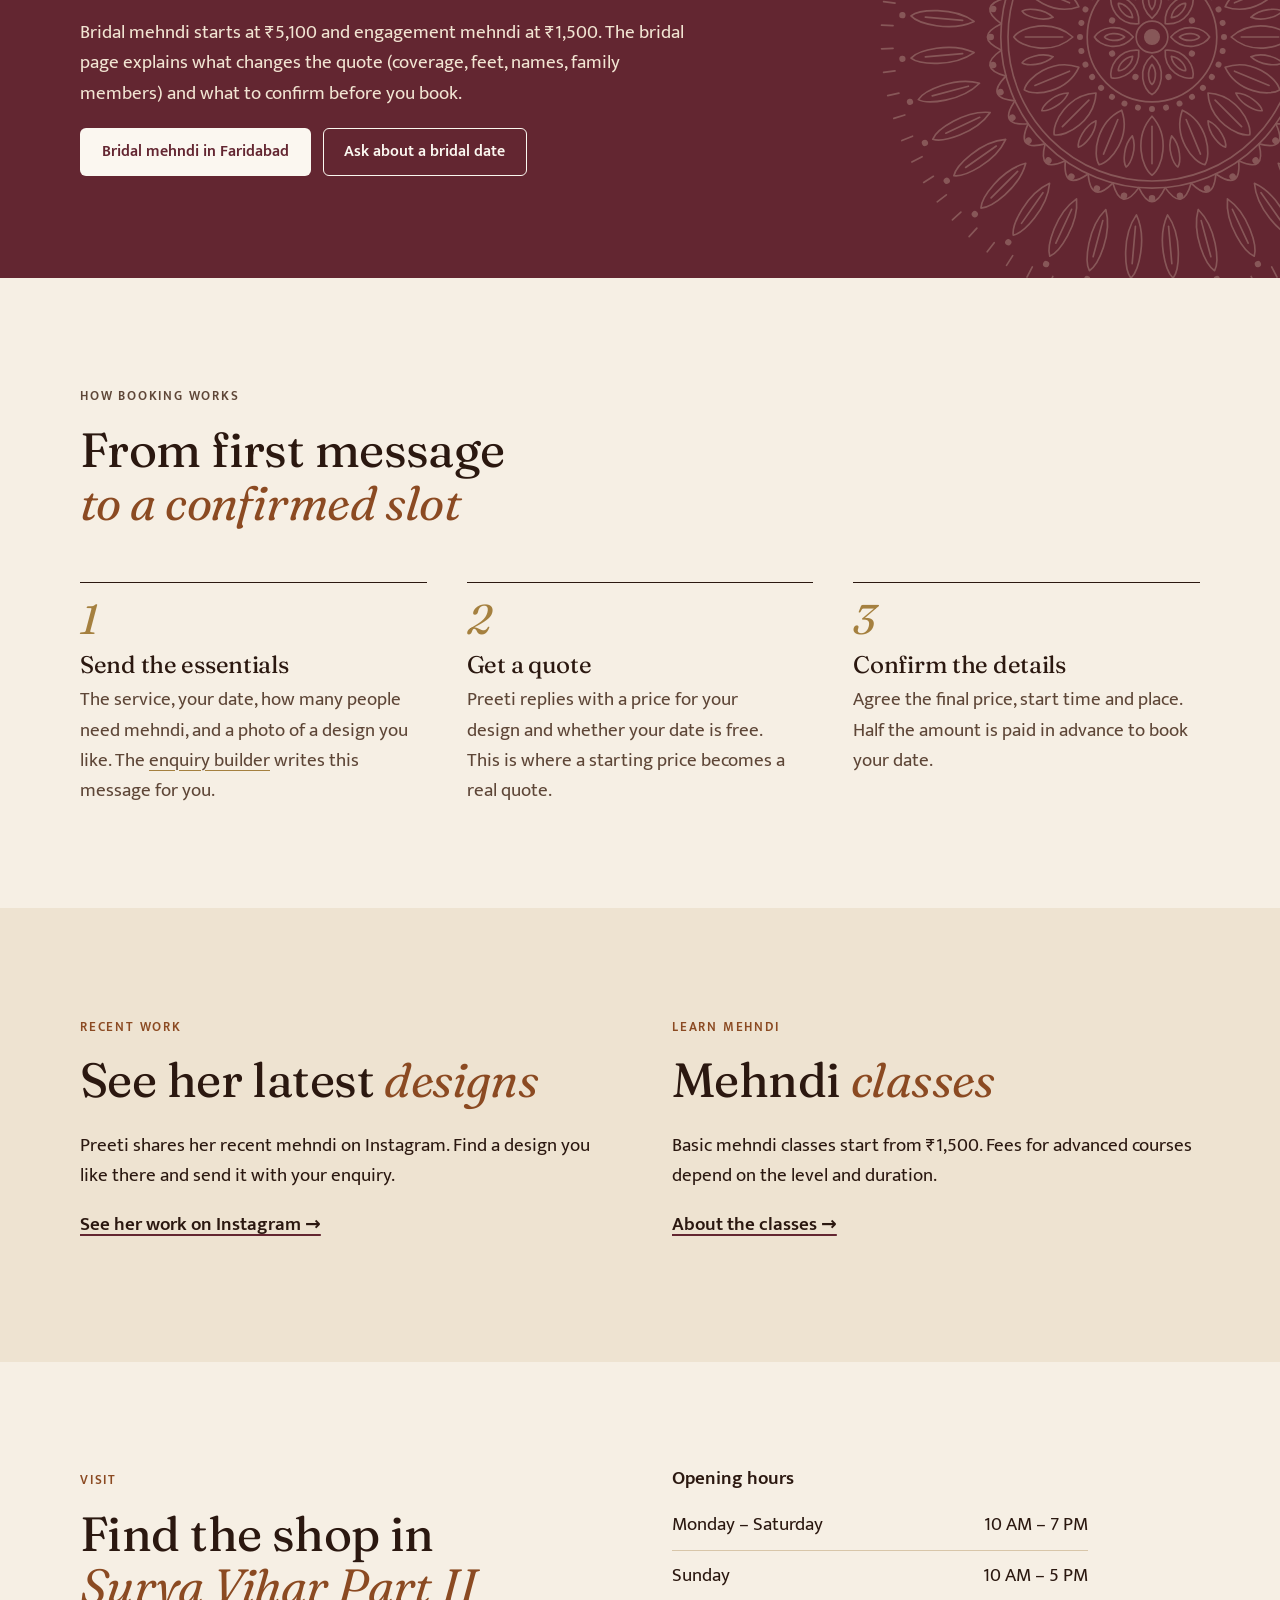
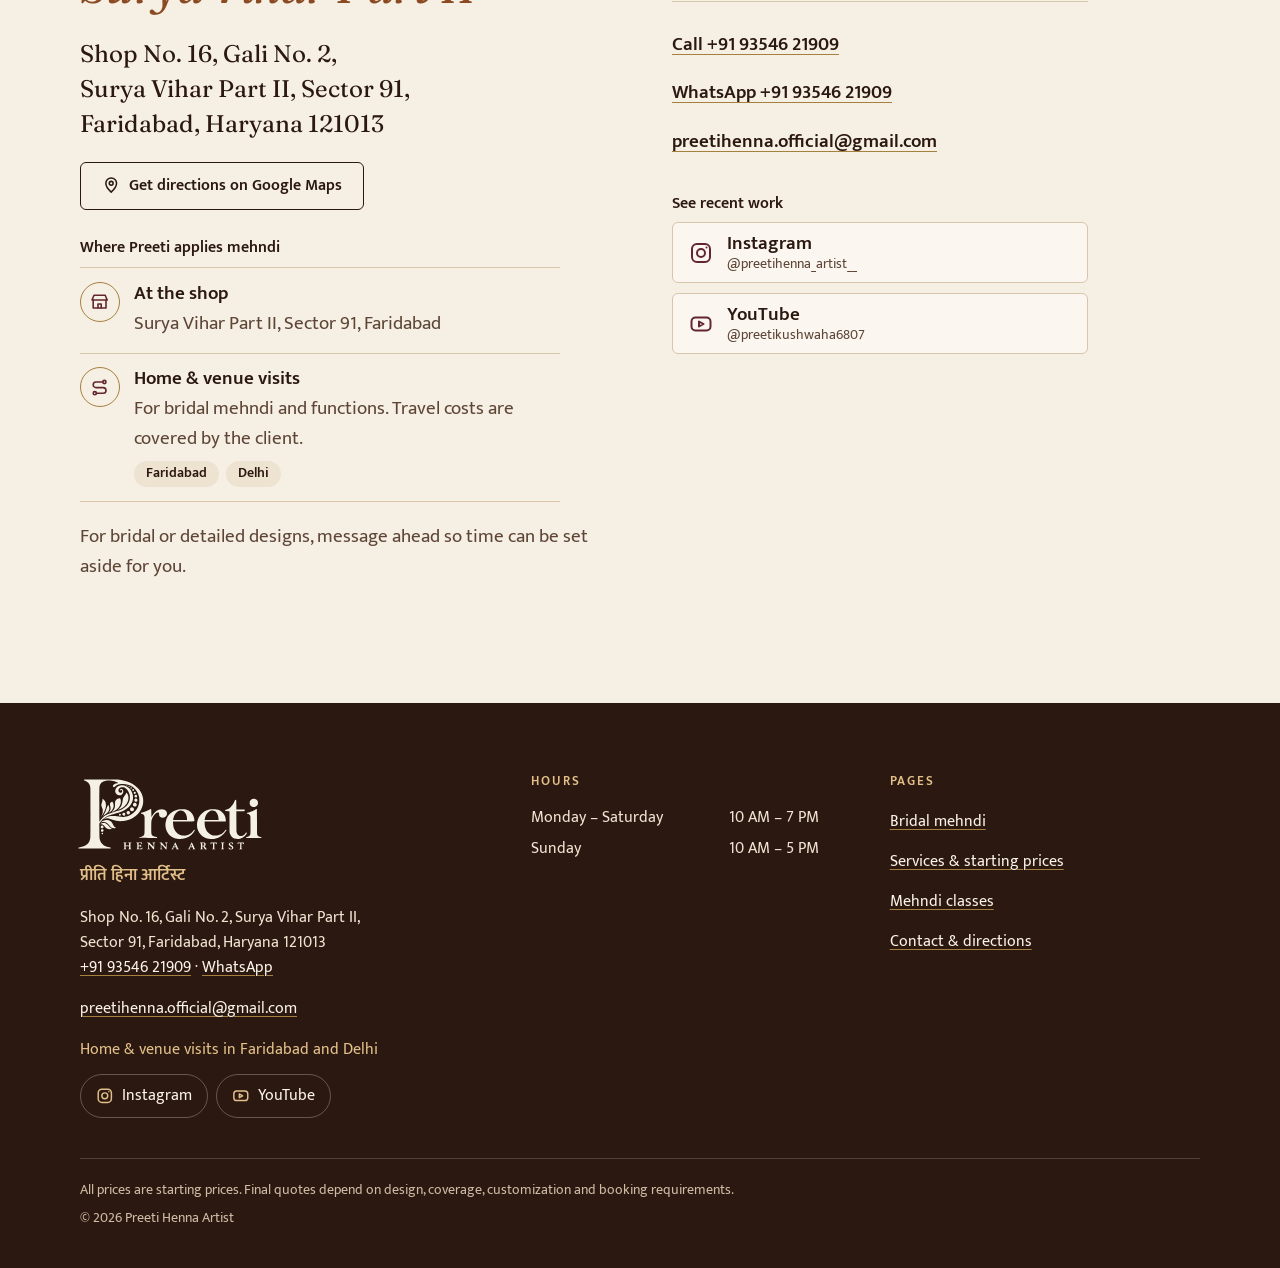
==== commit 6f3fe158: "Add work photos and share card; hide gallery; booking terms and email - Show Preeti's photos on the " ====
--- a/index.html
+++ b/index.html
@@ -24,11 +24,15 @@
   <meta property="og:title" content="Preeti Henna Artist | Mehndi in Sector 91, Faridabad">
   <meta property="og:description" content="Bridal, Arabic, traditional, festival and party mehndi in Sector 91, Faridabad. Starting prices listed; enquire on WhatsApp.">
   <meta property="og:url" content="https://preetihennaartist.in/">
-  <meta property="og:image" content="https://preetihennaartist.in/assets/brand/og-image.png">
+  <meta property="og:image" content="https://preetihennaartist.in/assets/img/preeti-henna-artist-share.jpg">
   <meta property="og:image:width" content="1200">
   <meta property="og:image:height" content="630">
-  <meta property="og:image:alt" content="Preeti Henna Artist logo: mehndi, Faridabad">
+  <meta property="og:image:alt" content="Preeti Henna Artist logo beside bridal mehndi on both arms">
   <meta name="twitter:card" content="summary_large_image">
+  <meta name="twitter:title" content="Preeti Henna Artist | Mehndi in Sector 91, Faridabad">
+  <meta name="twitter:description" content="Bridal, Arabic, traditional, festival and party mehndi in Sector 91, Faridabad. Starting prices listed; enquire on WhatsApp.">
+  <meta name="twitter:image" content="https://preetihennaartist.in/assets/img/preeti-henna-artist-share.jpg">
+  <meta name="twitter:image:alt" content="Preeti Henna Artist logo beside bridal mehndi on both arms">
   <script type="application/ld+json">
   {
     "@context": "https://schema.org",
@@ -40,8 +44,9 @@
         "description": "Mehndi (henna) artist in Sector 91, Faridabad offering bridal, engagement, Arabic, traditional, festival and party mehndi, and mehndi classes.",
         "url": "https://preetihennaartist.in/",
         "logo": "https://preetihennaartist.in/assets/brand/icons/android-chrome-512x512.png",
-        "image": "https://preetihennaartist.in/assets/brand/og-image.png",
+        "image": "https://preetihennaartist.in/assets/img/preeti-henna-artist-share.jpg",
         "telephone": "+91 93546 21909",
+        "email": "preetihenna.official@gmail.com",
         "areaServed": [
           { "@type": "City", "name": "Faridabad" },
           { "@type": "City", "name": "Delhi" }
@@ -106,7 +111,6 @@
         <ul>
           <li><a href="/bridal-mehndi/">Bridal</a></li>
           <li><a href="/services/">Services &amp; prices</a></li>
-          <li><a href="/gallery/">Gallery</a></li>
           <li><a href="/mehndi-classes/">Classes</a></li>
           <li><a href="/contact/">Contact</a></li>
         </ul>
@@ -191,16 +195,19 @@
         </div>
         <div class="styles">
           <article class="style">
+            <img class="style-photo" src="/assets/img/work/arabic-palm-mehndi-480.webp" srcset="/assets/img/work/arabic-palm-mehndi-480.webp 480w, /assets/img/work/arabic-palm-mehndi-800.webp 800w" sizes="(min-width: 52rem) 30vw, 100vw" width="480" height="600" alt="Arabic mehndi by Preeti on both palms: bold roses and swirls with open spacing" loading="lazy" decoding="async">
             <h3>Arabic</h3>
             <p>Bold, flowing flowers and leaves that usually trail diagonally across the hand, with open skin between the motifs. Quicker to apply and easy to read from a distance.</p>
             <p class="suits"><strong>Often chosen for</strong> parties, guests and festivals. From ₹150.</p>
           </article>
           <article class="style">
+            <img class="style-photo" src="/assets/img/work/traditional-back-hand-mehndi-480.webp" srcset="/assets/img/work/traditional-back-hand-mehndi-480.webp 480w, /assets/img/work/traditional-back-hand-mehndi-800.webp 800w" sizes="(min-width: 52rem) 30vw, 100vw" width="480" height="600" alt="Traditional mehndi by Preeti on the backs of both hands, with fine bands and dotted detail" loading="lazy" decoding="async">
             <h3>Indian traditional &amp; Rajasthani</h3>
             <p>Dense, symmetrical fine-line work (mandalas, mesh-like <i>jaal</i>, paisleys and peacocks) that fills most of the hand. Rajasthani designs are known for especially fine lines and figurative detail.</p>
             <p class="suits"><strong>Often chosen for</strong> weddings, Karwa Chauth and family functions. From ₹200.</p>
           </article>
           <article class="style">
+            <img class="style-photo" src="/assets/img/work/bridal-full-arm-mehndi-480.webp" srcset="/assets/img/work/bridal-full-arm-mehndi-480.webp 480w, /assets/img/work/bridal-full-arm-mehndi-800.webp 800w" sizes="(min-width: 52rem) 30vw, 100vw" width="480" height="600" alt="Bridal mehndi by Preeti covering both hands and arms almost to the elbow" loading="lazy" decoding="async">
             <h3>Bridal</h3>
             <p>The most detailed work, usually covering both sides of the hands and well up the arms, often with feet, and with room for personal touches such as names or initials. Coverage is agreed with you before the quote.</p>
             <p class="suits"><strong>For</strong> the bride. From ₹5,100. <a href="/bridal-mehndi/">Bridal details</a></p>
@@ -239,19 +246,19 @@
           </li>
           <li>
             <h3>Confirm the details</h3>
-            <p>Before you lock the date, agree on the final price, any advance payment, the start time and where the mehndi will be applied.</p>
+            <p>Agree the final price, start time and place. Half the amount is paid in advance to book your date.</p>
           </li>
         </ol>
       </div>
     </section>
 
-    <section class="section section--deep" aria-label="Gallery and classes">
+    <section class="section section--deep" aria-label="Recent work and classes">
       <div class="wrap split split--even">
         <div>
-          <p class="eyebrow">Gallery</p>
-          <h2>Compare designs <em>by style</em></h2>
-          <p>The gallery groups work by style (bridal, Arabic, traditional, feet, festival and name designs) so you can point to what you like when you enquire.</p>
-          <p><a class="text-link" href="/gallery/">Open the gallery</a></p>
+          <p class="eyebrow">Recent work</p>
+          <h2>See her latest <em>designs</em></h2>
+          <p>Preeti shares her recent mehndi on Instagram. Find a design you like there and send it with your enquiry.</p>
+          <p><a class="text-link" href="https://www.instagram.com/preetihenna_artist__/" target="_blank" rel="noopener">See her work on Instagram</a></p>
         </div>
         <div>
           <p class="eyebrow">Learn mehndi</p>
@@ -283,6 +290,7 @@
               <span class="where-icon"><svg viewBox="0 0 24 24" fill="none" stroke="currentColor" stroke-width="2" stroke-linecap="round" stroke-linejoin="round" aria-hidden="true" focusable="false"><circle cx="6" cy="19" r="2"/><circle cx="18" cy="5" r="2"/><path d="M8 19h8.5a3.5 3.5 0 0 0 0-7h-9a3.5 3.5 0 0 1 0-7H16"/></svg></span>
               <div>
                 <strong>Home &amp; venue visits</strong>
+              <p>For bridal mehndi and functions. Travel costs are covered by the client.</p>
                 <ul class="areas" aria-label="Areas covered">
                   <li>Faridabad</li>
                   <li>Delhi</li>
@@ -303,6 +311,7 @@
           <ul class="contact-lines">
             <li><a href="tel:+919354621909">Call&nbsp;+91&nbsp;93546&nbsp;21909</a></li>
             <li><a href="https://wa.me/919354621909?text=Hello%20Preeti%20Henna%20Artist%2C%20I%20would%20like%20to%20ask%20about%20mehndi.%0AService%3A%0ADate%3A" target="_blank" rel="noopener">WhatsApp +91&nbsp;93546&nbsp;21909</a></li>
+            <li><a href="mailto:preetihenna.official@gmail.com">preetihenna.official@gmail.com</a></li>
           </ul>
           <h2 class="visit-label">See recent work</h2>
           <ul class="social">
@@ -325,6 +334,7 @@
             Sector 91, Faridabad, Haryana 121013
           </address>
           <p><a href="tel:+919354621909">+91&nbsp;93546&nbsp;21909</a> · <a href="https://wa.me/919354621909?text=Hello%20Preeti%20Henna%20Artist%2C%20I%20would%20like%20to%20ask%20about%20mehndi.%0AService%3A%0ADate%3A" target="_blank" rel="noopener">WhatsApp</a></p>
+          <p><a href="mailto:preetihenna.official@gmail.com">preetihenna.official@gmail.com</a></p>
           <p class="footer-areas">Home &amp; venue visits in Faridabad and Delhi</p>
           <ul class="footer-social">
             <li><a href="https://www.instagram.com/preetihenna_artist__/" target="_blank" rel="noopener"><svg viewBox="0 0 24 24" fill="none" stroke="currentColor" stroke-width="2" stroke-linecap="round" stroke-linejoin="round" aria-hidden="true" focusable="false"><rect x="3" y="3" width="18" height="18" rx="5"/><circle cx="12" cy="12" r="4"/><path d="M17.5 6.5h.01"/></svg>Instagram</a></li>
@@ -343,7 +353,6 @@
           <ul class="footer-links">
             <li><a href="/bridal-mehndi/">Bridal mehndi</a></li>
             <li><a href="/services/">Services &amp; starting prices</a></li>
-            <li><a href="/gallery/">Gallery</a></li>
             <li><a href="/mehndi-classes/">Mehndi classes</a></li>
             <li><a href="/contact/">Contact &amp; directions</a></li>
           </ul>
--- a/assets/css/style.css
+++ b/assets/css/style.css
@@ -538,6 +538,19 @@
   padding: 1.5rem 0 1.75rem;
   border-bottom: 1px solid var(--rule);
 }
+.style-photo {
+  display: block;
+  width: 100%;
+  height: auto;
+  aspect-ratio: 4 / 3;
+  object-fit: cover;
+  object-position: center 35%;
+  border-radius: var(--radius);
+  background: var(--paper);
+  margin-bottom: 1.1rem;
+}
+/* Fixed height keeps all three cards level; the middle card is narrower because of its padding. */
+@media (min-width: 52rem) { .style-photo { aspect-ratio: auto; height: 22rem; } }
 .style h3 { font-size: var(--step-2); font-style: italic; font-weight: 380; color: var(--henna); margin-bottom: 0.4rem; }
 .style p { margin-bottom: 0.75rem; }
 .style .suits { font-size: 0.95rem; color: var(--ink-muted); }
@@ -580,6 +593,10 @@
   .sticky { position: sticky; top: 2rem; }
   .split > .sticky { order: 0; }
 }
+
+.work-photo { margin: 2rem 0 0; max-width: 26rem; }
+.work-photo img { display: block; width: 100%; height: auto; border-radius: var(--radius); background: var(--paper-deep); }
+.work-photo figcaption { margin-top: 0.6rem; font-size: 0.9rem; color: var(--ink-muted); }
 
 .panel {
   background: var(--paper-light);
